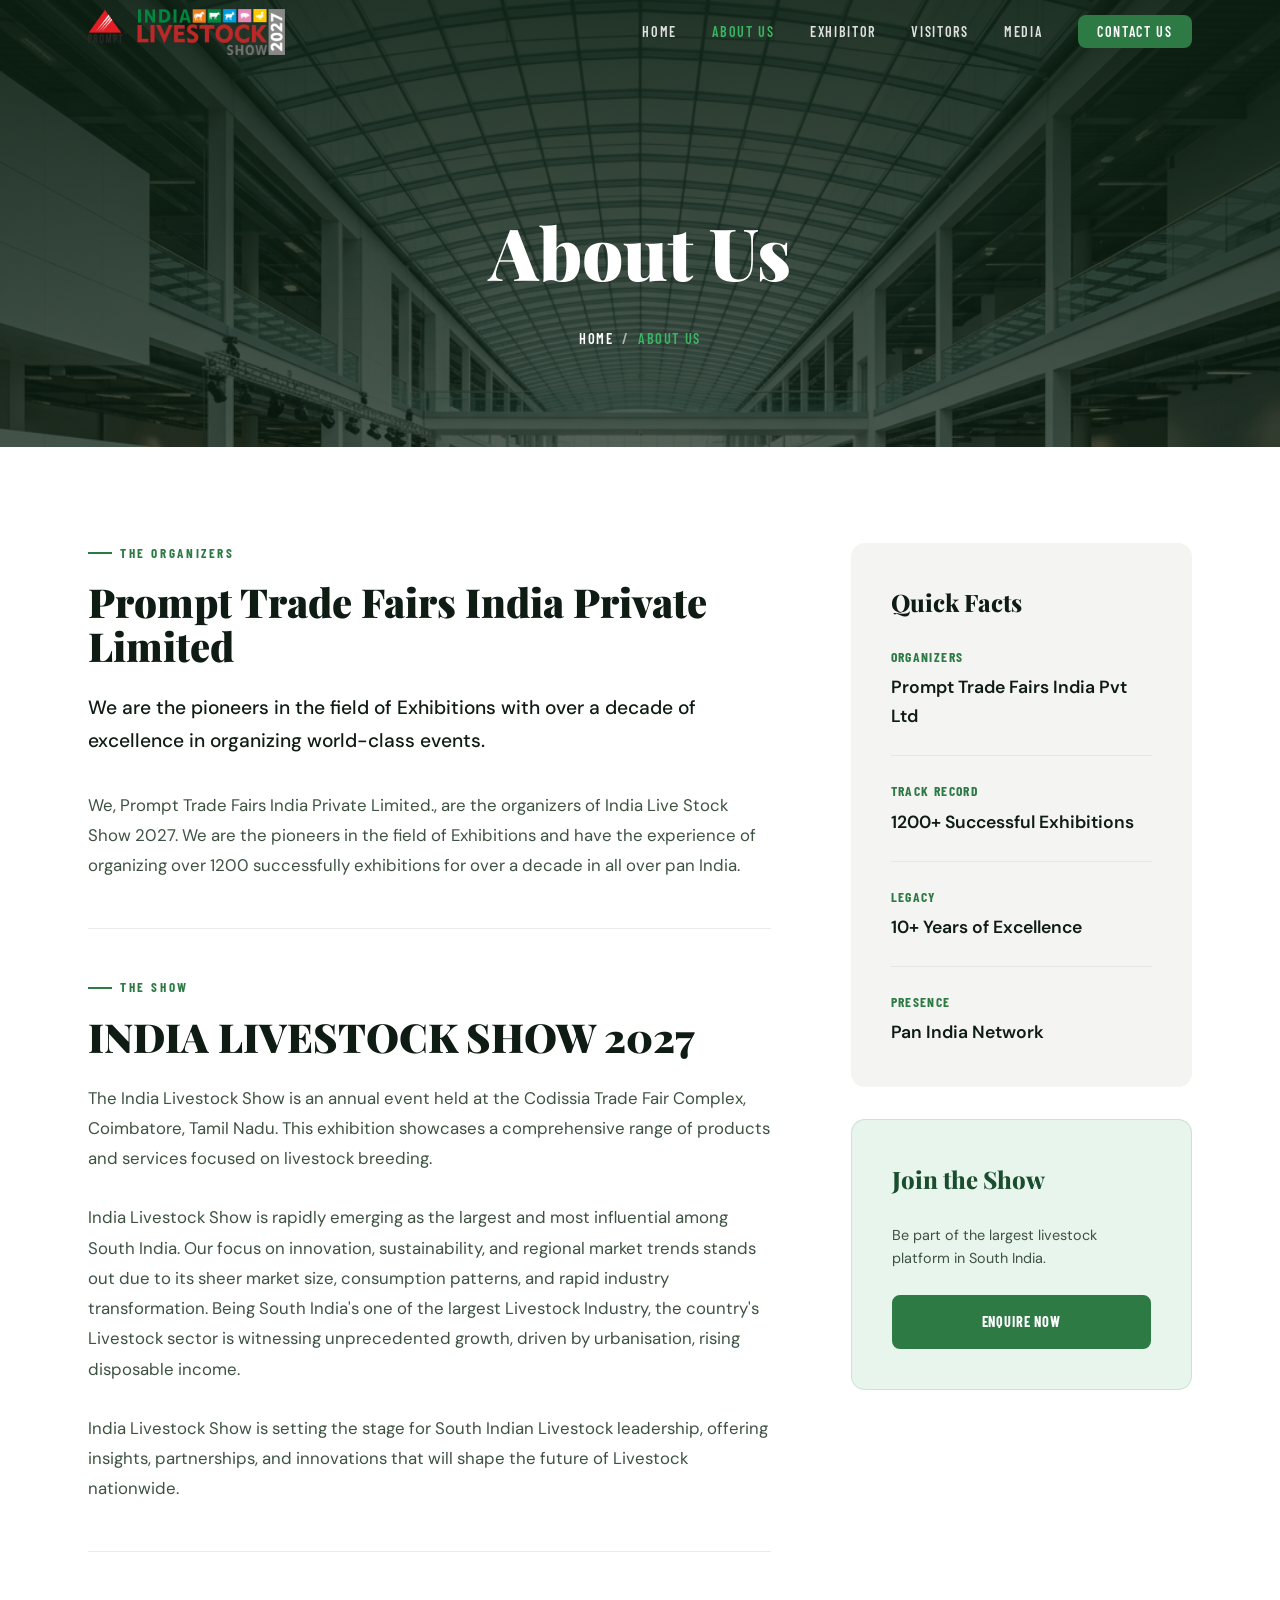
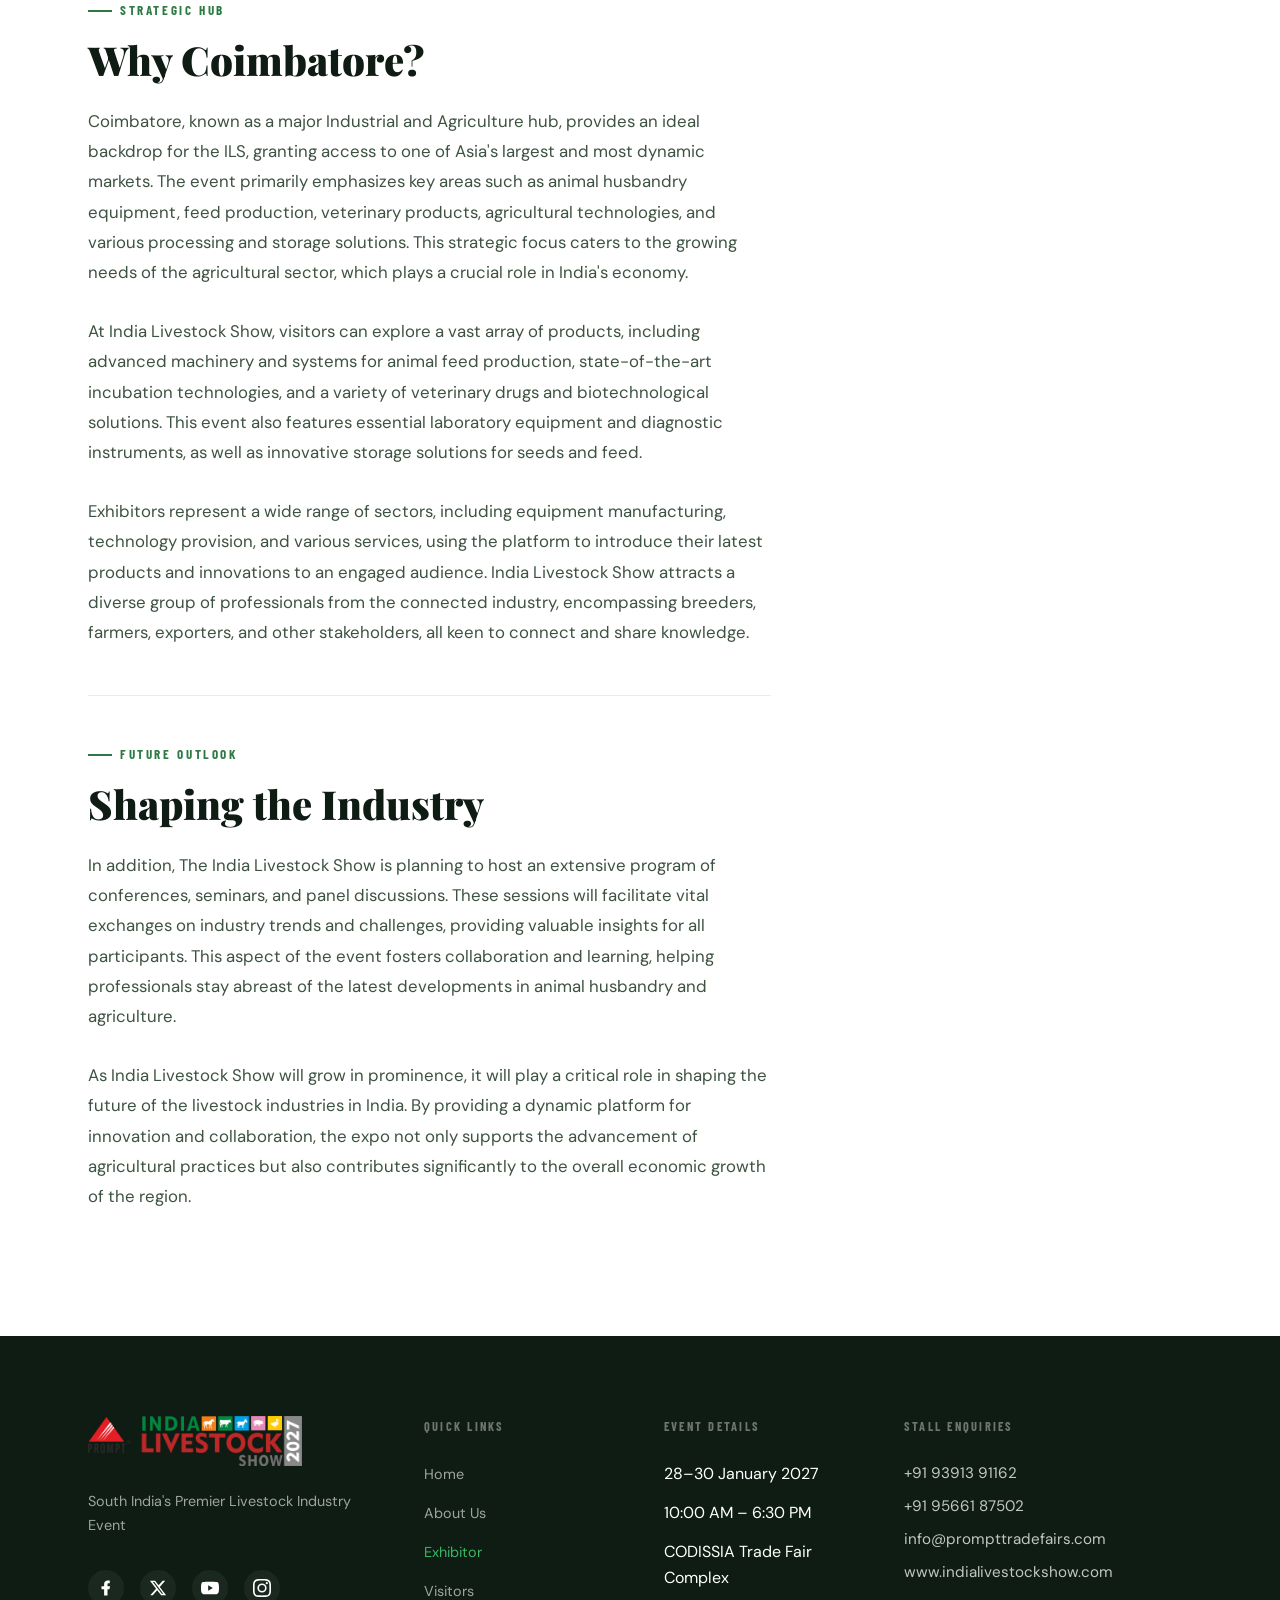
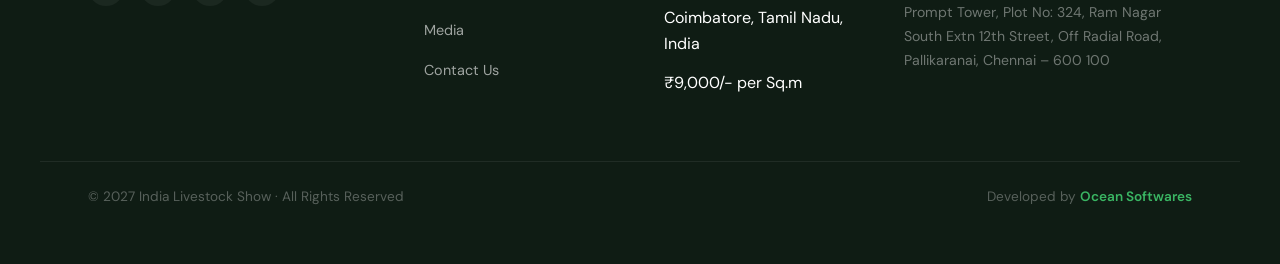
==== about.html @ bab8c385 "design changes" ====
<!DOCTYPE html>
<html lang="en">

<head>
  <meta charset="UTF-8" />
  <meta name="viewport" content="width=device-width, initial-scale=1.0" />
  <title>About Us | India Livestock Show 2027</title>
  <link rel="preconnect" href="https://fonts.googleapis.com">
  <link rel="preconnect" href="https://fonts.gstatic.com" crossorigin>
  <link
    href="https://fonts.googleapis.com/css2?family=Playfair+Display:wght@700;900&family=DM+Sans:wght@300;400;500;600&family=Barlow+Condensed:wght@600;700;800&display=swap"
    rel="stylesheet">
  <style>
    /* =====================================================
   INDIA LIVESTOCK SHOW 2027 — WEBSITE STYLESHEET
   Senior-grade, modular, semantic CSS
   ===================================================== */

    /* === DESIGN TOKENS === */
    :root {
      --green-deep: #1a4d2e;
      --green-mid: #2d7a45;
      --green-bright: #3ab563;
      --green-pale: #e8f5ec;
      --red-accent: #c0392b;
      --gold: #d4a017;
      --cream: #fdf8f0;
      --ink: #0f1c14;
      --ink-soft: #3d5240;
      --white: #ffffff;
      --grey-light: #f4f4f2;
      --grey-mid: #9aab9e;

      --font-display: 'Playfair Display', Georgia, serif;
      --font-condensed: 'Barlow Condensed', sans-serif;
      --font-body: 'DM Sans', system-ui, sans-serif;

      --radius-sm: 8px;
      --radius-md: 14px;
      --radius-lg: 24px;
      --max-width: 1200px;
      --container-padding: 3rem;

      --shadow-card: 0 8px 40px rgba(0, 0, 0, 0.10);
      --shadow-float: 0 20px 60px rgba(0, 0, 0, 0.18);

      --transition: 0.4s cubic-bezier(0.2, 0.8, 0.2, 1);
    }

    /* === RESET & BASE === */
    *,
    *::before,
    *::after {
      box-sizing: border-box;
      margin: 0;
      padding: 0;
    }

    html {
      scroll-behavior: smooth;
    }

    body {
      font-family: var(--font-body);
      font-size: 16px;
      line-height: 1.65;
      color: var(--ink);
      background: var(--white);
      overflow-x: hidden;
    }

    img {
      display: block;
      max-width: 100%;
      height: auto;
    }

    a {
      text-decoration: none;
      color: inherit;
    }

    ul {
      list-style: none;
    }

    /* === UTILITY === */
    .section-label {
      font-family: var(--font-condensed);
      font-size: 0.82rem;
      font-weight: 700;
      letter-spacing: 0.2em;
      text-transform: uppercase;
      color: var(--green-mid);
      margin-bottom: 1rem;
      display: flex;
      align-items: center;
      gap: 0.5rem;
    }

    .section-label::before {
      content: '';
      display: inline-block;
      width: 24px;
      height: 2px;
      background: var(--green-mid);
      flex-shrink: 0;
    }

    .btn {
      display: inline-flex;
      align-items: center;
      gap: 0.5rem;
      padding: 0.8rem 1.8rem;
      border-radius: var(--radius-sm);
      font-family: var(--font-condensed);
      font-size: 0.9rem;
      font-weight: 700;
      letter-spacing: 0.06em;
      text-transform: uppercase;
      cursor: pointer;
      border: 2px solid transparent;
      transition: var(--transition);
    }

    .btn--primary {
      background: var(--green-mid);
      color: var(--white);
      border-color: var(--green-mid);
    }

    .btn--primary:hover {
      background: var(--green-deep);
      border-color: var(--green-deep);
      transform: translateY(-2px);
    }

    /* ===========================
   NAV
   =========================== */
    .nav {
      position: fixed;
      top: 0;
      left: 0;
      right: 0;
      z-index: 100;
      transition: background 0.4s, box-shadow 0.4s;
      padding: 0 2rem;
    }

    .nav.scrolled {
      background: rgba(10, 30, 16, 0.97);
      box-shadow: 0 2px 20px rgba(0, 0, 0, 0.25);
      backdrop-filter: blur(12px);
    }

    .nav__inner {
      max-width: var(--max-width);
      margin: 0 auto;
      padding: 0 var(--container-padding);
      display: flex;
      align-items: center;
      justify-content: space-between;
      height: 64px;
    }

    .nav__logo-img {
      height: 46px;
      width: auto;
      object-fit: contain;
    }

    .nav__links {
      display: flex;
      align-items: center;
      gap: 2.2rem;
    }

    .nav__links a {
      font-family: var(--font-condensed);
      font-size: 0.88rem;
      font-weight: 600;
      letter-spacing: 0.12em;
      text-transform: uppercase;
      color: rgba(255, 255, 255, 0.85);
      transition: color var(--transition);
    }

    .nav__links a:hover {
      color: var(--green-bright);
    }

    .nav__cta {
      background: var(--green-mid) !important;
      color: var(--white) !important;
      padding: 0.5rem 1.2rem;
      border-radius: var(--radius-sm);
    }

    .nav__cta:hover {
      background: var(--green-bright) !important;
    }

    .nav__burger {
      display: none;
      flex-direction: column;
      gap: 5px;
      background: none;
      border: none;
      cursor: pointer;
      padding: 4px;
    }

    .nav__burger span {
      display: block;
      width: 24px;
      height: 2px;
      background: white;
      border-radius: 2px;
      transition: var(--transition);
    }

    /* ===========================
   PAGE HEADER
   =========================== */
    .page-header {
      position: relative;
      padding: 12rem 0 6rem;
      background-size: cover;
      background-position: center;
      background-attachment: fixed;
      text-align: center;
    }

    .page-header__overlay {
      position: absolute;
      inset: 0;
      background: linear-gradient(to bottom, rgba(11, 30, 16, 0.9), rgba(11, 30, 16, 0.7));
    }

    .page-header__content {
      position: relative;
      z-index: 2;
      max-width: var(--max-width);
      margin: 0 auto;
      padding: 0 var(--container-padding);
    }

    .page-header__title {
      font-family: var(--font-display);
      font-size: clamp(3rem, 6vw, 4.5rem);
      font-weight: 900;
      color: var(--white);
      margin-bottom: 1rem;
    }

    .page-header__breadcrumbs {
      font-family: var(--font-condensed);
      font-size: 0.9rem;
      font-weight: 600;
      letter-spacing: 0.1em;
      text-transform: uppercase;
      color: rgba(255, 255, 255, 0.6);
    }

    .page-header__breadcrumbs a {
      color: var(--white);
      transition: color var(--transition);
    }

    .page-header__breadcrumbs a:hover {
      color: var(--green-bright);
    }

    .page-header__breadcrumbs span {
      color: var(--green-bright);
    }

    /* ===========================
   ABOUT PAGE CONTENT
   =========================== */
    .about-page {
      padding: 6rem 0;
      background: var(--white);
    }

    .about-page__container {
      max-width: var(--max-width);
      margin: 0 auto;
      padding: 0 var(--container-padding);
      display: grid;
      grid-template-columns: 2fr 1fr;
      gap: 5rem;
    }

    .about-page__heading {
      font-family: var(--font-display);
      font-size: clamp(2rem, 3.5vw, 2.5rem);
      font-weight: 900;
      color: var(--ink);
      margin-bottom: 1.5rem;
      line-height: 1.1;
    }

    .about-page__lead {
      font-size: 1.2rem;
      line-height: 1.7;
      color: var(--ink);
      font-weight: 500;
      margin-bottom: 2rem;
    }

    .about-page__text {
      font-size: 1.05rem;
      line-height: 1.8;
      color: var(--ink-soft);
      margin-bottom: 1.8rem;
    }

    .about-page__divider {
      border: none;
      border-top: 1px solid rgba(0, 0, 0, 0.08);
      margin: 3rem 0;
    }

    .about-page__sidebar {
      display: flex;
      flex-direction: column;
      gap: 2rem;
      position: sticky;
      top: 100px;
      height: fit-content;
    }

    .about-page__card {
      background: var(--grey-light);
      border-radius: var(--radius-md);
      padding: 2.5rem;
    }

    .about-page__card-title {
      font-family: var(--font-display);
      font-size: 1.5rem;
      font-weight: 800;
      margin-bottom: 1.5rem;
      color: var(--ink);
    }

    .about-page__details-list {
      display: flex;
      flex-direction: column;
      gap: 1.5rem;
    }

    .about-page__details-list li {
      display: flex;
      flex-direction: column;
      gap: 0.3rem;
      padding-bottom: 1.5rem;
      border-bottom: 1px solid rgba(0, 0, 0, 0.06);
    }

    .about-page__details-list li:last-child {
      border-bottom: none;
      padding-bottom: 0;
    }

    .about-page__details-list strong {
      font-family: var(--font-condensed);
      font-size: 0.85rem;
      text-transform: uppercase;
      letter-spacing: 0.1em;
      color: var(--green-mid);
    }

    .about-page__details-list span {
      font-weight: 600;
      color: var(--ink);
      font-size: 1.1rem;
    }

    /* ===========================
   FOOTER
   =========================== */
    .footer {
      background: var(--ink);
      color: var(--white);
      padding: 5rem 0 2rem;
    }

    .footer__top {
      max-width: var(--max-width);
      margin: 0 auto;
      padding: 0 var(--container-padding);
      display: grid;
      grid-template-columns: 1.5fr 1fr 1fr 1.5fr;
      gap: 3rem;
      margin-bottom: 4rem;
    }

    .footer__logo {
      height: 50px;
      width: auto;
      margin-bottom: 1.5rem;
    }

    .footer__tagline {
      font-size: 0.9rem;
      color: rgba(255, 255, 255, 0.6);
      margin-bottom: 2rem;
      max-width: 280px;
    }

    .footer__socials {
      display: flex;
      gap: 1rem;
    }

    .footer__socials a {
      width: 36px;
      height: 36px;
      display: flex;
      align-items: center;
      justify-content: center;
      background: rgba(255, 255, 255, 0.05);
      border-radius: 50%;
      color: var(--white);
      transition: all var(--transition);
    }

    .footer__socials a:hover {
      background: var(--green-mid);
      transform: translateY(-3px);
    }

    .footer__links-col h4 {
      font-family: var(--font-condensed);
      font-size: 0.78rem;
      font-weight: 700;
      letter-spacing: 0.18em;
      text-transform: uppercase;
      color: rgba(255, 255, 255, 0.4);
      margin-bottom: 1.5rem;
    }

    .footer__links-col ul {
      display: flex;
      flex-direction: column;
      gap: 0.8rem;
    }

    .footer__links-col a {
      font-size: 0.9rem;
      color: rgba(255, 255, 255, 0.6);
      transition: color var(--transition);
    }

    .footer__links-col a:hover {
      color: var(--green-bright);
    }

    .footer__contact-col h4 {
      font-family: var(--font-condensed);
      font-size: 0.78rem;
      font-weight: 700;
      letter-spacing: 0.18em;
      text-transform: uppercase;
      color: rgba(255, 255, 255, 0.4);
      margin-bottom: 1.5rem;
    }

    .footer__phone,
    .footer__email,
    .footer__web {
      display: block;
      font-size: 0.95rem;
      color: rgba(255, 255, 255, 0.75);
      margin-bottom: 0.5rem;
      transition: color var(--transition);
    }

    .footer__addr {
      font-size: 0.88rem;
      color: rgba(255, 255, 255, 0.4);
      line-height: 1.7;
      margin-top: 1rem;
    }

    .footer__bottom {
      border-top: 1px solid rgba(255, 255, 255, 0.07);
      padding: 1.5rem var(--container-padding);
      display: flex;
      justify-content: space-between;
      align-items: center;
      max-width: var(--max-width);
      margin: 0 auto;
      font-size: 0.85rem;
      color: rgba(255, 255, 255, 0.3);
    }

    .footer__dev-link {
      color: var(--green-bright);
      font-weight: 600;
    }

    @media (max-width: 1024px) {
      .footer__top {
        grid-template-columns: 1fr 1fr;
      }
    }

    @media (max-width: 768px) {
      .nav__links {
        display: none;
      }
      .nav__burger {
        display: flex;
      }
      .about-page__container {
        grid-template-columns: 1fr;
      }
      .footer__top {
        grid-template-columns: 1fr;
      }
      .footer__bottom {
        flex-direction: column;
        text-align: center;
        gap: 1rem;
      }
    }
  </style>
</head>

<body>

  <!-- ===== NAV ===== -->
  <nav class="nav" id="nav">
    <div class="nav__inner">
      <a href="index.html" class="nav__logo">
        <img src="new_logo.png" alt="India Livestock Show 2027" class="nav__logo-img" />
      </a>
      <ul class="nav__links">
        <li><a href="index.html">Home</a></li>
        <li><a href="about.html" style="color: var(--green-bright);">About Us</a></li>
        <li><a href="exhibitor.html">Exhibitor</a></li>
        <li><a href="visitor.html">Visitors</a></li>
        <li><a href="media.html">Media</a></li>
        <li><a href="contact.html" class="nav__cta" style="color:var(--white) !important;">Contact Us</a></li>
      </ul>
      <button class="nav__burger" aria-label="Menu">
        <span></span><span></span><span></span>
      </button>
    </div>
  </nav>

  <!-- ===== PAGE HEADER ===== -->
  <section class="page-header" style="background-image: url('exhibition_bg.png');">
    <div class="page-header__overlay"></div>
    <div class="page-header__content">
      <h1 class="page-header__title">About Us</h1>
      <p class="page-header__breadcrumbs"><a href="index.html">Home</a> &nbsp;/&nbsp; <span>About Us</span></p>
    </div>
  </section>

  <!-- ===== ABOUT CONTENT ===== -->
  <section class="about-page">
    <div class="about-page__container">
      <div class="about-page__content">

        <!-- Organizers Section -->
        <span class="section-label">The Organizers</span>
        <h2 class="about-page__heading">Prompt Trade Fairs India Private Limited</h2>
        <p class="about-page__lead">We are the pioneers in the field of Exhibitions with over a decade of excellence in organizing world-class events.</p>
        <p class="about-page__text">We, Prompt Trade Fairs India Private Limited., are the organizers of India Live Stock Show 2027. We are the pioneers in the field of Exhibitions and have the experience of organizing over 1200 successfully exhibitions for over a decade in all over pan India.</p>

        <hr class="about-page__divider" />

        <!-- Event Vision Section -->
        <span class="section-label">The Show</span>
        <h2 class="about-page__heading">INDIA LIVESTOCK SHOW 2027</h2>
        <p class="about-page__text">The India Livestock Show is an annual event held at the Codissia Trade Fair Complex, Coimbatore, Tamil Nadu. This exhibition showcases a comprehensive range of products and services focused on livestock breeding.</p>
        
        <p class="about-page__text">India Livestock Show is rapidly emerging as the largest and most influential among South India. Our focus on innovation, sustainability, and regional market trends stands out due to its sheer market size, consumption patterns, and rapid industry transformation. Being South India's one of the largest Livestock Industry, the country's Livestock sector is witnessing unprecedented growth, driven by urbanisation, rising disposable income.</p>

        <p class="about-page__text">India Livestock Show is setting the stage for South Indian Livestock leadership, offering insights, partnerships, and innovations that will shape the future of Livestock nationwide.</p>

        <hr class="about-page__divider" />

        <!-- Strategic Hub Section -->
        <span class="section-label">Strategic Hub</span>
        <h2 class="about-page__heading">Why Coimbatore?</h2>
        <p class="about-page__text">Coimbatore, known as a major Industrial and Agriculture hub, provides an ideal backdrop for the ILS, granting access to one of Asia's largest and most dynamic markets. The event primarily emphasizes key areas such as animal husbandry equipment, feed production, veterinary products, agricultural technologies, and various processing and storage solutions. This strategic focus caters to the growing needs of the agricultural sector, which plays a crucial role in India's economy.</p>

        <p class="about-page__text">At India Livestock Show, visitors can explore a vast array of products, including advanced machinery and systems for animal feed production, state-of-the-art incubation technologies, and a variety of veterinary drugs and biotechnological solutions. This event also features essential laboratory equipment and diagnostic instruments, as well as innovative storage solutions for seeds and feed.</p>

        <p class="about-page__text">Exhibitors represent a wide range of sectors, including equipment manufacturing, technology provision, and various services, using the platform to introduce their latest products and innovations to an engaged audience. India Livestock Show attracts a diverse group of professionals from the connected industry, encompassing breeders, farmers, exporters, and other stakeholders, all keen to connect and share knowledge.</p>

        <hr class="about-page__divider" />

        <!-- Future Role Section -->
        <span class="section-label">Future Outlook</span>
        <h2 class="about-page__heading">Shaping the Industry</h2>
        <p class="about-page__text">In addition, The India Livestock Show is planning to host an extensive program of conferences, seminars, and panel discussions. These sessions will facilitate vital exchanges on industry trends and challenges, providing valuable insights for all participants. This aspect of the event fosters collaboration and learning, helping professionals stay abreast of the latest developments in animal husbandry and agriculture.</p>

        <p class="about-page__text">As India Livestock Show will grow in prominence, it will play a critical role in shaping the future of the livestock industries in India. By providing a dynamic platform for innovation and collaboration, the expo not only supports the advancement of agricultural practices but also contributes significantly to the overall economic growth of the region.</p>

      </div>

      <div class="about-page__sidebar">
        <div class="about-page__card">
          <h3 class="about-page__card-title">Quick Facts</h3>
          <ul class="about-page__details-list">
            <li>
              <strong>Organizers</strong>
              <span>Prompt Trade Fairs India Pvt Ltd</span>
            </li>
            <li>
              <strong>Track Record</strong>
              <span>1200+ Successful Exhibitions</span>
            </li>
            <li>
              <strong>Legacy</strong>
              <span>10+ Years of Excellence</span>
            </li>
            <li>
              <strong>Presence</strong>
              <span>Pan India Network</span>
            </li>
          </ul>
        </div>

        <div class="about-page__card" style="background: var(--green-pale); border: 1px solid rgba(45, 122, 69, 0.15);">
          <h3 class="about-page__card-title" style="color: var(--green-deep);">Join the Show</h3>
          <p style="font-size: 0.9rem; color: var(--ink-soft); margin-bottom: 1.5rem;">Be part of the largest livestock platform in South India.</p>
          <a href="contact.html" class="btn btn--primary" style="width: 100%; justify-content: center;">Enquire Now</a>
        </div>
      </div>
    </div>
  </section>

 <!-- ===== CONTACT / FOOTER ===== -->
  <footer class="footer" id="contact">
    <div class="footer__top">
      <div class="footer__logo-col">
        <img src="new_logo.png" alt="India Livestock Show 2027" class="footer__logo" />
        <p class="footer__tagline">South India's Premier Livestock Industry Event</p>
        <div class="footer__socials">
          <a href="#" aria-label="Facebook">
            <svg viewBox="0 0 24 24" width="18" height="18" fill="currentColor">
              <path
                d="M14 13.5h2.5l1-4H14v-2c0-1.03.28-1.75 1.75-1.75H17V2.14c-.32-.04-1.45-.14-2.75-.14C11.56 2 9.5 3.65 9.5 6.75v2.75h-3.5v4h3.5V22h4.5v-8.5z" />
            </svg>
          </a>
          <a href="#" aria-label="Twitter">
            <svg viewBox="0 0 24 24" width="18" height="18" fill="currentColor">
              <path
                d="M18.244 2.25h3.308l-7.227 8.26 8.502 11.24H16.17l-5.214-6.817L4.99 21.75H1.68l7.73-8.835L1.254 2.25H8.08l4.713 6.231 5.45-6.231zm-1.161 17.52h1.833L7.084 4.126H5.117L17.083 19.77z" />
            </svg>
          </a>
          <a href="#" aria-label="YouTube">
            <svg viewBox="0 0 24 24" width="18" height="18" fill="currentColor">
              <path
                d="M23.498 6.186a3.016 3.016 0 0 0-2.122-2.136C19.505 3.545 12 3.545 12 3.545s-7.505 0-9.377.505A3.017 3.017 0 0 0 .502 6.186C0 8.07 0 12 0 12s0 3.93.502 5.814a3.016 3.016 0 0 0 2.122 2.136c1.871.505 9.377.505 9.377.505s7.505 0 9.377-.505a3.015 3.015 0 0 0 2.122-2.136C24 15.93 24 12 24 12s0-3.93-.502-5.814zM9.545 15.568V8.432L15.818 12l-6.273 3.568z" />
            </svg>
          </a>
          <a href="#" aria-label="Instagram">
            <svg viewBox="0 0 24 24" width="18" height="18" fill="currentColor">
              <path
                d="M12 2.163c3.204 0 3.584.012 4.85.07 3.252.148 4.771 1.691 4.919 4.919.058 1.265.069 1.645.069 4.849 0 3.205-.012 3.584-.069 4.849-.149 3.225-1.664 4.771-4.919 4.919-1.266.058-1.644.07-4.85.07-3.204 0-3.584-.012-4.849-.07-3.26-.149-4.771-1.699-4.919-4.92-.058-1.265-.07-1.644-.07-4.849 0-3.204.013-3.583.07-4.849.149-3.227 1.664-4.771 4.919-4.919 1.266-.057 1.645-.069 4.849-.069zM12 0C8.741 0 8.333.014 7.053.072 2.695.272.273 2.69.073 7.052.014 8.333 0 8.741 0 12c0 3.259.014 3.668.072 4.948.2 4.358 2.618 6.78 6.98 6.981 1.281.058 1.689.072 4.948.072 3.259 0 3.668-.014 4.948-.072 4.354-.2 6.782-2.618 6.979-6.98.059-1.28.073-1.689.073-4.948 0-3.259-.014-3.667-.072-4.947-.196-4.354-2.617-6.78-6.979-6.98C15.668.014 15.259 0 12 0zm0 5.838a6.162 6.162 0 1 0 0 12.324 6.162 6.162 0 0 0 0-12.324zM12 16a4 4 0 1 1 0-8 4 4 0 0 1 0 8zm6.406-11.845a1.44 1.44 0 1 0 0 2.881 1.44 1.44 0 0 0 0-2.881z" />
            </svg>
          </a>
        </div>
      </div>

      <div class="footer__links-col">
        <h4>Quick Links</h4>
        <ul>
          <li><a href="index.html">Home</a></li>
          <li><a href="about.html">About Us</a></li>
          <li><a href="exhibitor.html" style="color: var(--green-bright);">Exhibitor</a></li>
          <li><a href="visitor.html">Visitors</a></li>
          <li><a href="media.html">Media</a></li>
          <li><a href="contact.html">Contact Us</a></li>
        </ul>
      </div>

      <div class="footer__links-col">
        <h4>Event Details</h4>
        <ul>
          <li>28–30 January 2027</li>
          <li>10:00 AM – 6:30 PM</li>
          <li>CODISSIA Trade Fair Complex</li>
          <li>Coimbatore, Tamil Nadu, India</li>
          <li>₹9,000/- per Sq.m</li>
        </ul>
      </div>

      <div class="footer__contact-col">
        <h4>Stall Enquiries</h4>
        <a href="tel:+919391391162" class="footer__phone">+91 93913 91162</a>
        <a href="tel:+919566187502" class="footer__phone">+91 95661 87502</a>
        <a href="mailto:info@prompttradefairs.com" class="footer__email">info@prompttradefairs.com</a>
        <a href="https://www.indialivestockshow.com" target="_blank" class="footer__web">www.indialivestockshow.com</a>
        <p class="footer__addr">Prompt Tower, Plot No: 324, Ram Nagar South Extn 12th Street, Off Radial Road,
          Pallikaranai, Chennai – 600 100</p>
      </div>
    </div>

    <div class="footer__bottom">
      <p>© 2027 India Livestock Show · All Rights Reserved</p>
      <p>Developed by <a href="https://oceansoftwares.com/" target="_blank" class="footer__dev-link">Ocean Softwares</a>
      </p>
    </div>
  </footer>


  <script>
    /* India Livestock Show 2027 — Scroll & Interaction JS */
    const nav = document.getElementById('nav');
    window.addEventListener('scroll', () => {
      if (window.scrollY > 60) {
        nav.classList.add('scrolled');
      } else {
        nav.classList.remove('scrolled');
      }
    });

    const burger = document.querySelector('.nav__burger');
    const navLinks = document.querySelector('.nav__links');
    if (burger && navLinks) {
      burger.addEventListener('click', () => {
        const open = navLinks.classList.contains('mobile-open');
        if (open) {
          navLinks.classList.remove('mobile-open');
          navLinks.style.display = 'none';
        } else {
          navLinks.classList.add('mobile-open');
          navLinks.style.display = 'flex';
          navLinks.style.flexDirection = 'column';
          navLinks.style.position = 'absolute';
          navLinks.style.top = '64px';
          navLinks.style.left = '0';
          navLinks.style.right = '0';
          navLinks.style.background = 'rgba(10,30,16,0.98)';
          navLinks.style.padding = '1.5rem 2rem';
          navLinks.style.gap = '1.2rem';
          navLinks.style.zIndex = '99';
        }
      });
    }
  </script>
</body>

</html>
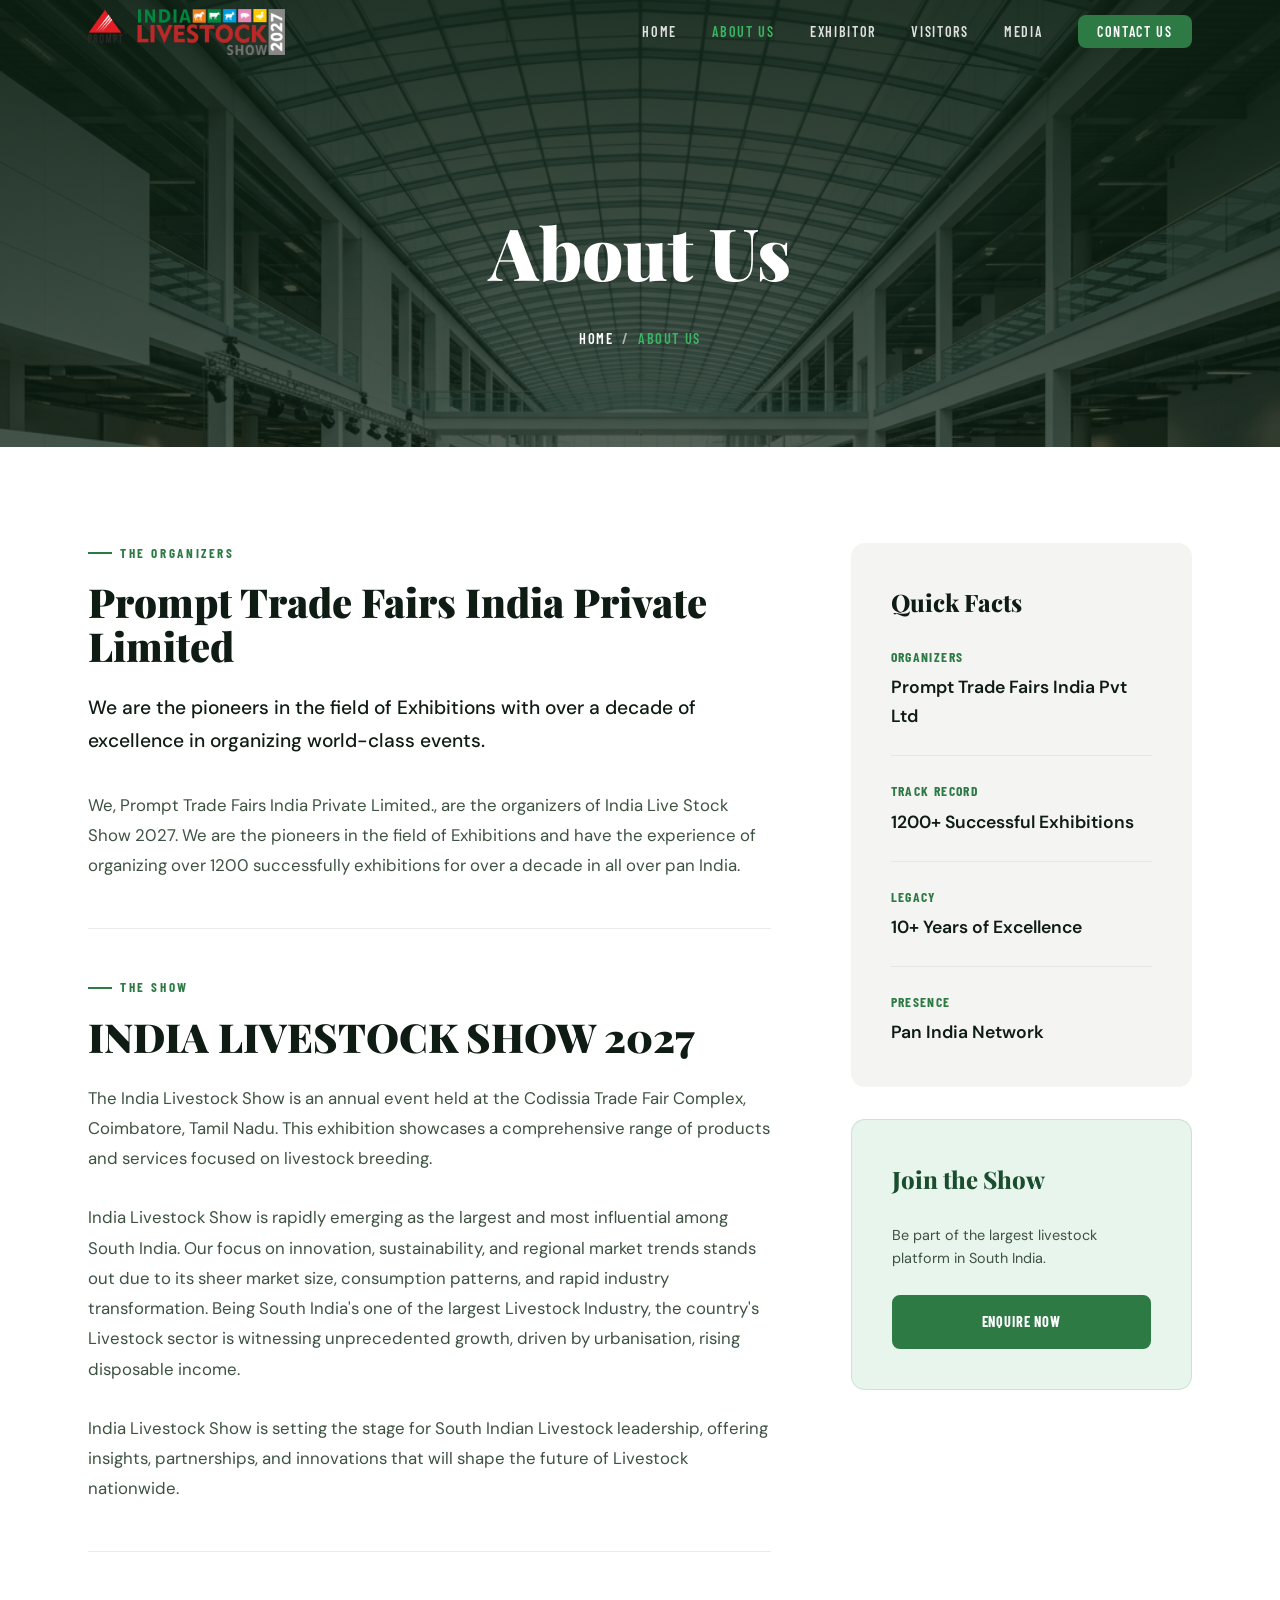
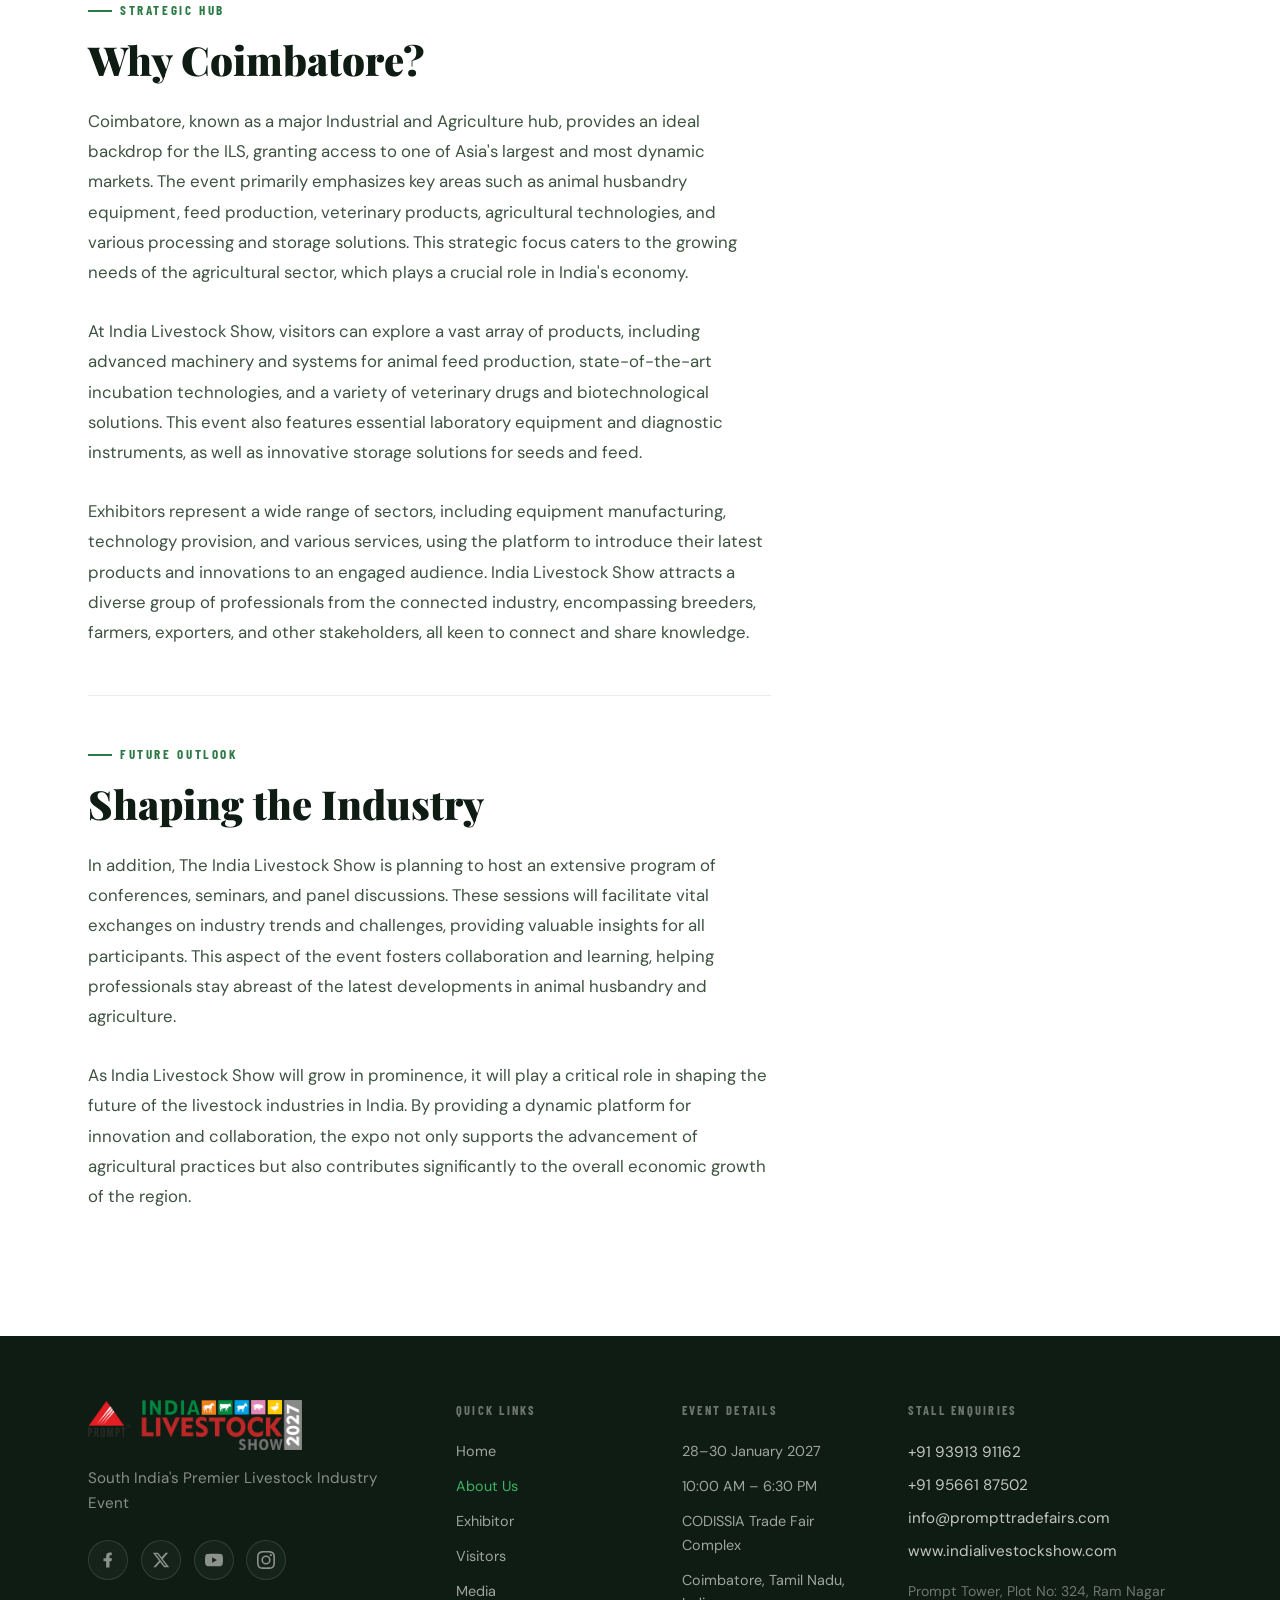
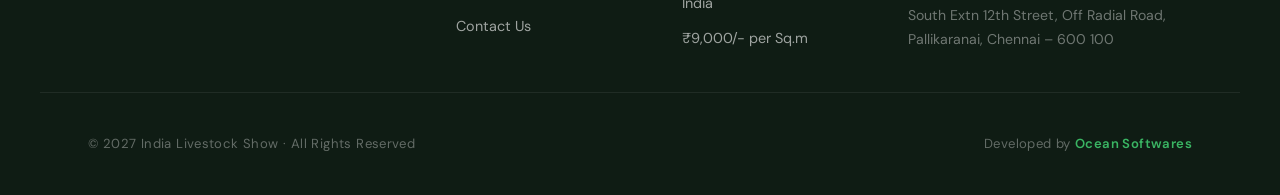
==== commit 405815f8: "changes" ====
--- a/about.html
+++ b/about.html
@@ -385,52 +385,60 @@
     .footer {
       background: var(--ink);
       color: var(--white);
-      padding: 5rem 0 2rem;
     }
 
     .footer__top {
       max-width: var(--max-width);
       margin: 0 auto;
-      padding: 0 var(--container-padding);
+      padding: 4rem var(--container-padding) 2.5rem;
       display: grid;
-      grid-template-columns: 1.5fr 1fr 1fr 1.5fr;
+      grid-template-columns: 1.8fr 1fr 1fr 1.6fr;
       gap: 3rem;
-      margin-bottom: 4rem;
     }
 
     .footer__logo {
       height: 50px;
       width: auto;
+      object-fit: contain;
+      margin-bottom: 1rem;
+    }
+
+    .footer__tagline {
+      font-size: 0.95rem;
+      color: rgba(255, 255, 255, 0.5);
       margin-bottom: 1.5rem;
     }
 
-    .footer__tagline {
-      font-size: 0.9rem;
-      color: rgba(255, 255, 255, 0.6);
-      margin-bottom: 2rem;
-      max-width: 280px;
-    }
-
     .footer__socials {
       display: flex;
-      gap: 1rem;
+      gap: 0.8rem;
     }
 
     .footer__socials a {
-      width: 36px;
-      height: 36px;
+      width: 40px;
+      height: 40px;
+      border: 1px solid rgba(255, 255, 255, 0.12);
+      border-radius: 50%;
       display: flex;
       align-items: center;
       justify-content: center;
-      background: rgba(255, 255, 255, 0.05);
-      border-radius: 50%;
-      color: var(--white);
-      transition: all var(--transition);
+      color: rgba(255, 255, 255, 0.5);
+      transition: var(--transition);
+      background: rgba(255, 255, 255, 0.03);
+    }
+
+    .footer__socials a svg {
+      transition: transform 0.3s ease;
     }
 
     .footer__socials a:hover {
-      background: var(--green-mid);
-      transform: translateY(-3px);
+      border-color: var(--green-bright);
+      color: var(--green-bright);
+      background: rgba(58, 181, 99, 0.05);
+    }
+
+    .footer__socials a:hover svg {
+      transform: scale(1.1);
     }
 
     .footer__links-col h4 {
@@ -440,15 +448,16 @@
       letter-spacing: 0.18em;
       text-transform: uppercase;
       color: rgba(255, 255, 255, 0.4);
-      margin-bottom: 1.5rem;
+      margin-bottom: 1.2rem;
     }
 
     .footer__links-col ul {
       display: flex;
       flex-direction: column;
-      gap: 0.8rem;
-    }
-
+      gap: 0.7rem;
+    }
+
+    .footer__links-col li,
     .footer__links-col a {
       font-size: 0.9rem;
       color: rgba(255, 255, 255, 0.6);
@@ -466,7 +475,7 @@
       letter-spacing: 0.18em;
       text-transform: uppercase;
       color: rgba(255, 255, 255, 0.4);
-      margin-bottom: 1.5rem;
+      margin-bottom: 1.2rem;
     }
 
     .footer__phone,
@@ -479,6 +488,12 @@
       transition: color var(--transition);
     }
 
+    .footer__phone:hover,
+    .footer__email:hover,
+    .footer__web:hover {
+      color: var(--green-bright);
+    }
+
     .footer__addr {
       font-size: 0.88rem;
       color: rgba(255, 255, 255, 0.4);
@@ -488,19 +503,28 @@
 
     .footer__bottom {
       border-top: 1px solid rgba(255, 255, 255, 0.07);
-      padding: 1.5rem var(--container-padding);
+      padding: 2.5rem var(--container-padding);
       display: flex;
       justify-content: space-between;
       align-items: center;
       max-width: var(--max-width);
       margin: 0 auto;
-      font-size: 0.85rem;
-      color: rgba(255, 255, 255, 0.3);
+      font-size: 0.82rem;
+      color: rgba(255, 255, 255, 0.35);
+      flex-wrap: wrap;
+      gap: 2rem;
+      letter-spacing: 0.03em;
     }
 
     .footer__dev-link {
       color: var(--green-bright);
       font-weight: 600;
+      transition: opacity 0.3s ease;
+    }
+
+    .footer__dev-link:hover {
+      opacity: 0.8;
+      text-decoration: underline;
     }
 
     @media (max-width: 1024px) {
@@ -513,19 +537,23 @@
       .nav__links {
         display: none;
       }
+
       .nav__burger {
         display: flex;
       }
+
       .about-page__container {
         grid-template-columns: 1fr;
       }
+
       .footer__top {
         grid-template-columns: 1fr;
+        gap: 2rem;
       }
+
       .footer__bottom {
         flex-direction: column;
         text-align: center;
-        gap: 1rem;
       }
     }
   </style>
@@ -636,9 +664,7 @@
         </div>
       </div>
     </div>
-  </section>
-
- <!-- ===== CONTACT / FOOTER ===== -->
+  </section>  <!-- ===== CONTACT / FOOTER ===== -->
   <footer class="footer" id="contact">
     <div class="footer__top">
       <div class="footer__logo-col">
@@ -676,8 +702,8 @@
         <h4>Quick Links</h4>
         <ul>
           <li><a href="index.html">Home</a></li>
-          <li><a href="about.html">About Us</a></li>
-          <li><a href="exhibitor.html" style="color: var(--green-bright);">Exhibitor</a></li>
+          <li><a href="about.html" style="color: var(--green-bright);">About Us</a></li>
+          <li><a href="exhibitor.html">Exhibitor</a></li>
           <li><a href="visitor.html">Visitors</a></li>
           <li><a href="media.html">Media</a></li>
           <li><a href="contact.html">Contact Us</a></li>
@@ -713,9 +739,10 @@
     </div>
   </footer>
 
-
   <script>
     /* India Livestock Show 2027 — Scroll & Interaction JS */
+
+    // === NAV SCROLL EFFECT ===
     const nav = document.getElementById('nav');
     window.addEventListener('scroll', () => {
       if (window.scrollY > 60) {
@@ -725,6 +752,19 @@
       }
     });
 
+
+    // === SMOOTH ANCHOR SCROLL ===
+    document.querySelectorAll('a[href^="#"]').forEach(a => {
+      a.addEventListener('click', e => {
+        const target = document.querySelector(a.getAttribute('href'));
+        if (target) {
+          e.preventDefault();
+          target.scrollIntoView({ behavior: 'smooth', block: 'start' });
+        }
+      });
+    });
+
+    // === MOBILE BURGER MENU ===
     const burger = document.querySelector('.nav__burger');
     const navLinks = document.querySelector('.nav__links');
     if (burger && navLinks) {
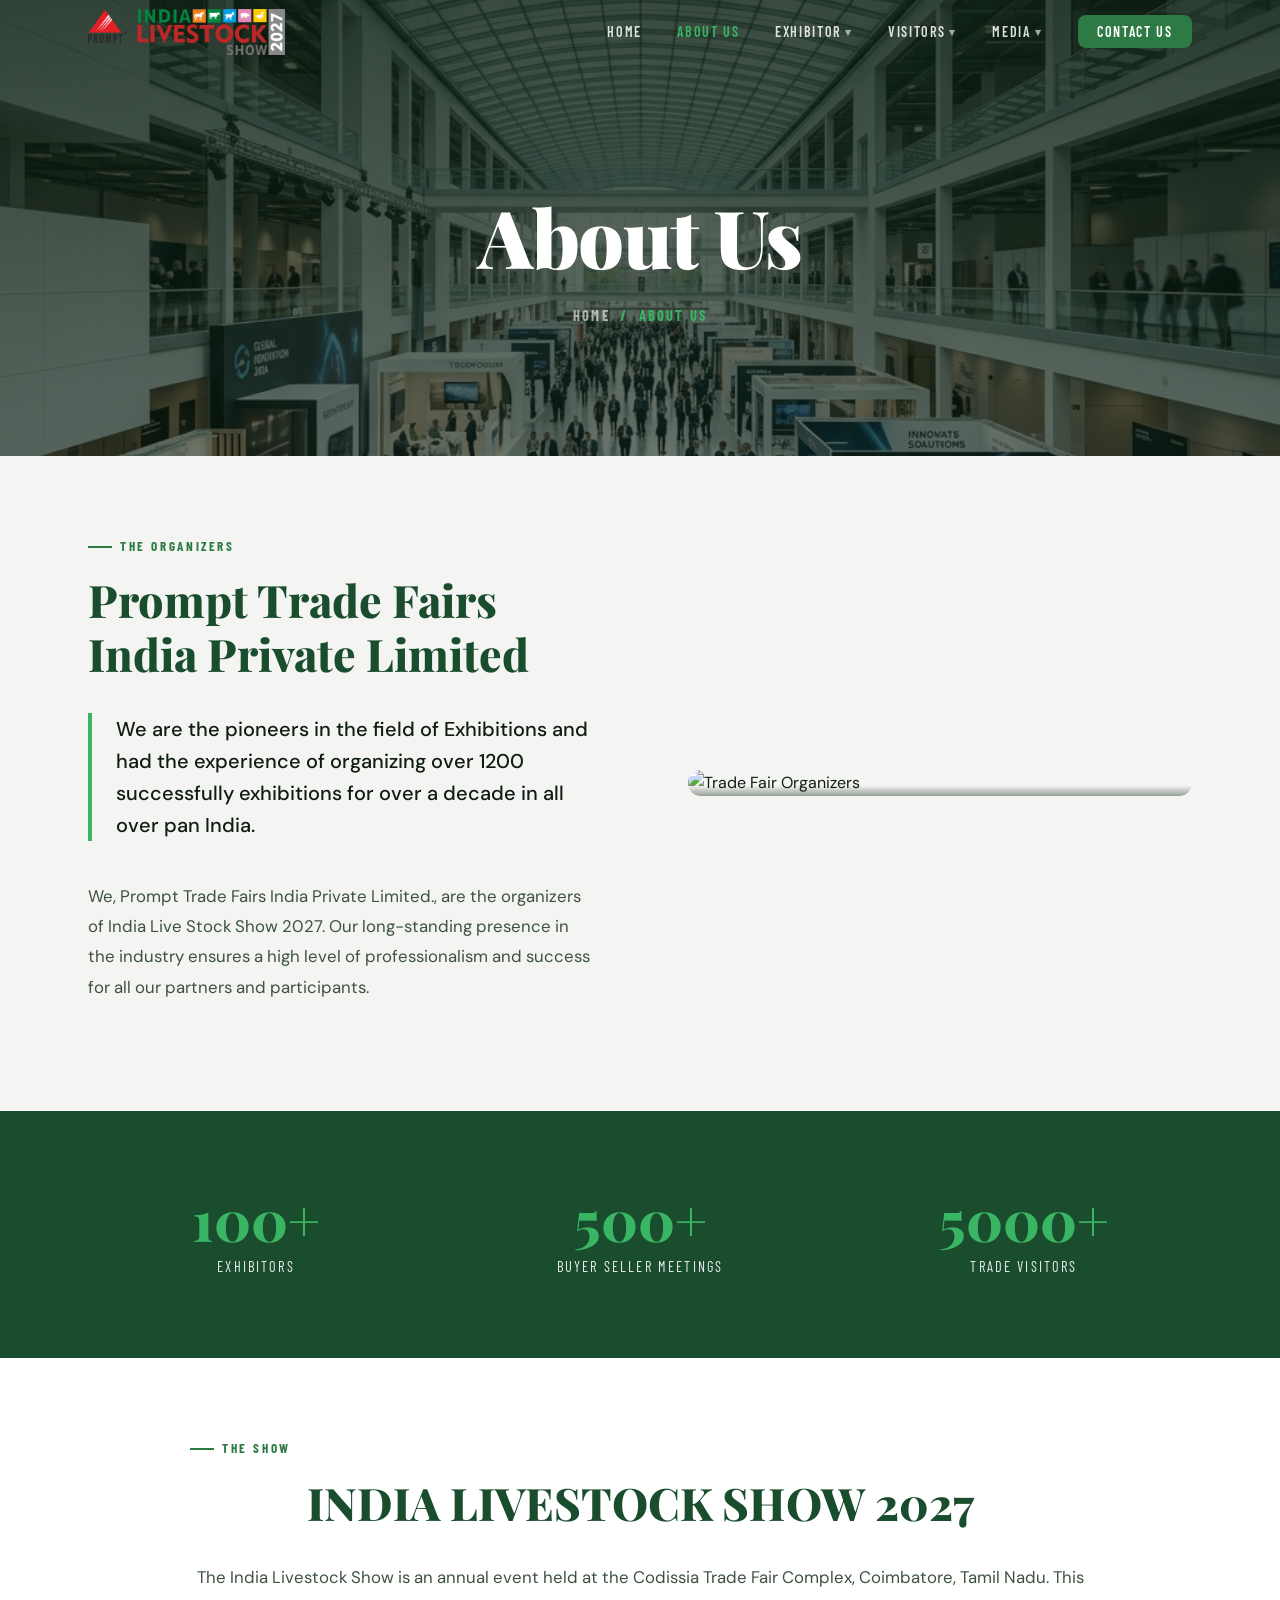
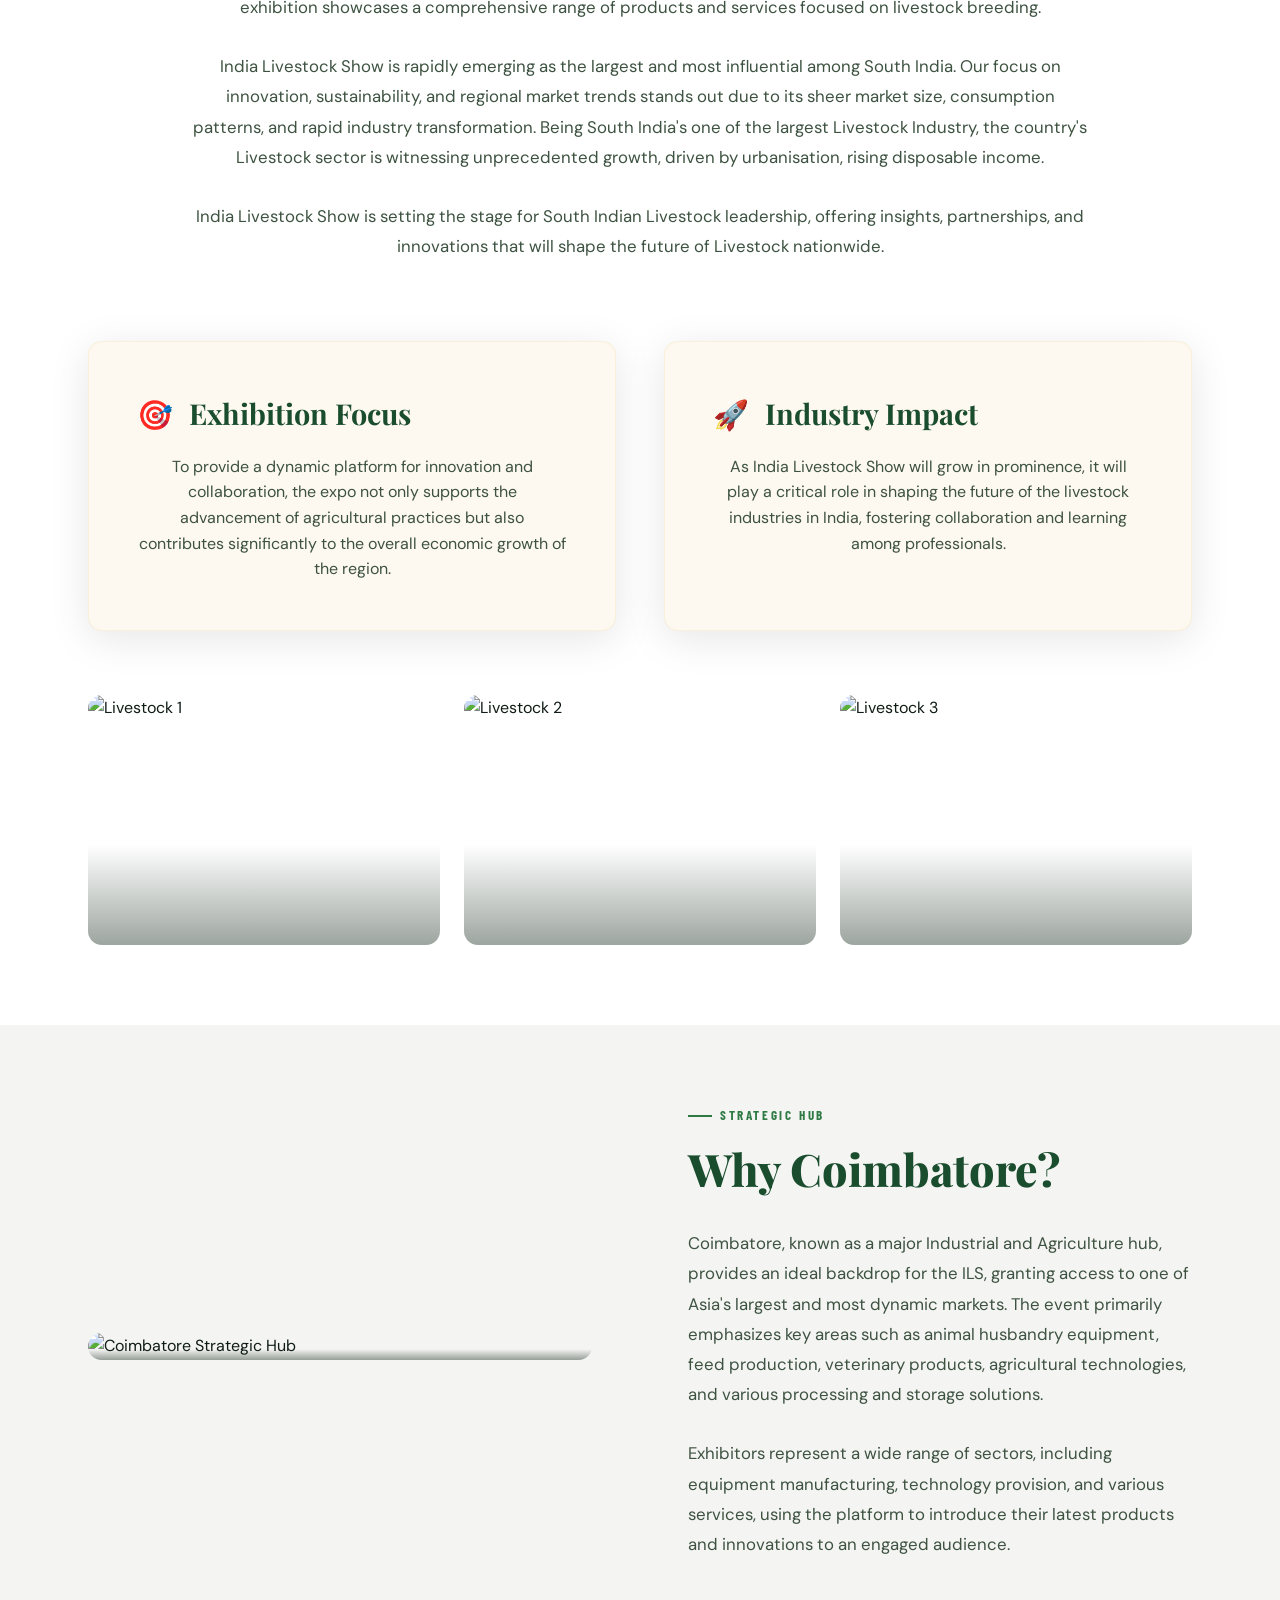
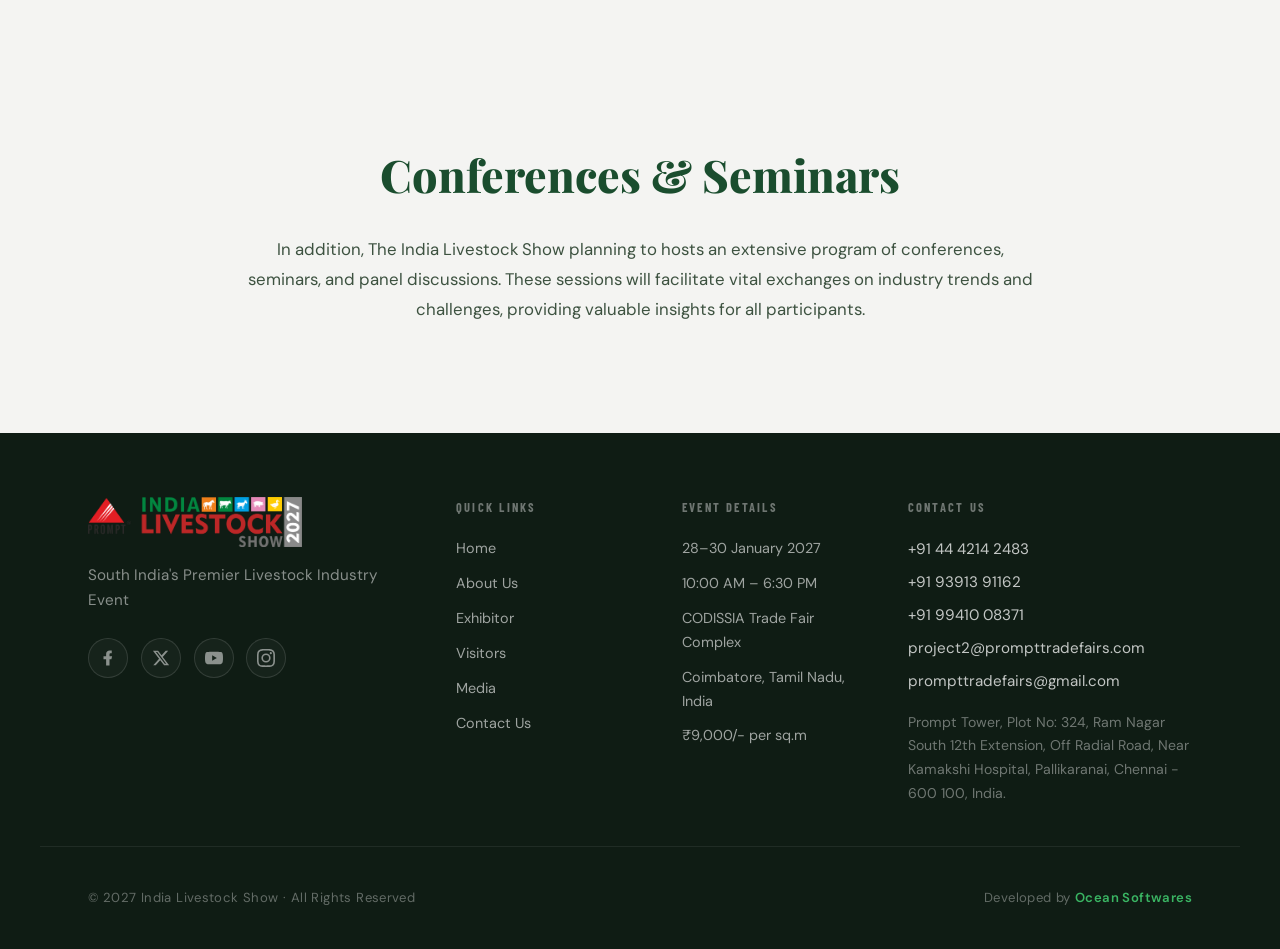
==== commit 4ed89b85: "other pages" ====
--- a/about.html
+++ b/about.html
@@ -6,557 +6,8 @@
   <meta name="viewport" content="width=device-width, initial-scale=1.0" />
   <title>About Us | India Livestock Show 2027</title>
   <link rel="preconnect" href="https://fonts.googleapis.com">
-  <link rel="preconnect" href="https://fonts.gstatic.com" crossorigin>
-  <link
-    href="https://fonts.googleapis.com/css2?family=Playfair+Display:wght@700;900&family=DM+Sans:wght@300;400;500;600&family=Barlow+Condensed:wght@600;700;800&display=swap"
-    rel="stylesheet">
-  <style>
-    /* =====================================================
-   INDIA LIVESTOCK SHOW 2027 — WEBSITE STYLESHEET
-   Senior-grade, modular, semantic CSS
-   ===================================================== */
-
-    /* === DESIGN TOKENS === */
-    :root {
-      --green-deep: #1a4d2e;
-      --green-mid: #2d7a45;
-      --green-bright: #3ab563;
-      --green-pale: #e8f5ec;
-      --red-accent: #c0392b;
-      --gold: #d4a017;
-      --cream: #fdf8f0;
-      --ink: #0f1c14;
-      --ink-soft: #3d5240;
-      --white: #ffffff;
-      --grey-light: #f4f4f2;
-      --grey-mid: #9aab9e;
-
-      --font-display: 'Playfair Display', Georgia, serif;
-      --font-condensed: 'Barlow Condensed', sans-serif;
-      --font-body: 'DM Sans', system-ui, sans-serif;
-
-      --radius-sm: 8px;
-      --radius-md: 14px;
-      --radius-lg: 24px;
-      --max-width: 1200px;
-      --container-padding: 3rem;
-
-      --shadow-card: 0 8px 40px rgba(0, 0, 0, 0.10);
-      --shadow-float: 0 20px 60px rgba(0, 0, 0, 0.18);
-
-      --transition: 0.4s cubic-bezier(0.2, 0.8, 0.2, 1);
-    }
-
-    /* === RESET & BASE === */
-    *,
-    *::before,
-    *::after {
-      box-sizing: border-box;
-      margin: 0;
-      padding: 0;
-    }
-
-    html {
-      scroll-behavior: smooth;
-    }
-
-    body {
-      font-family: var(--font-body);
-      font-size: 16px;
-      line-height: 1.65;
-      color: var(--ink);
-      background: var(--white);
-      overflow-x: hidden;
-    }
-
-    img {
-      display: block;
-      max-width: 100%;
-      height: auto;
-    }
-
-    a {
-      text-decoration: none;
-      color: inherit;
-    }
-
-    ul {
-      list-style: none;
-    }
-
-    /* === UTILITY === */
-    .section-label {
-      font-family: var(--font-condensed);
-      font-size: 0.82rem;
-      font-weight: 700;
-      letter-spacing: 0.2em;
-      text-transform: uppercase;
-      color: var(--green-mid);
-      margin-bottom: 1rem;
-      display: flex;
-      align-items: center;
-      gap: 0.5rem;
-    }
-
-    .section-label::before {
-      content: '';
-      display: inline-block;
-      width: 24px;
-      height: 2px;
-      background: var(--green-mid);
-      flex-shrink: 0;
-    }
-
-    .btn {
-      display: inline-flex;
-      align-items: center;
-      gap: 0.5rem;
-      padding: 0.8rem 1.8rem;
-      border-radius: var(--radius-sm);
-      font-family: var(--font-condensed);
-      font-size: 0.9rem;
-      font-weight: 700;
-      letter-spacing: 0.06em;
-      text-transform: uppercase;
-      cursor: pointer;
-      border: 2px solid transparent;
-      transition: var(--transition);
-    }
-
-    .btn--primary {
-      background: var(--green-mid);
-      color: var(--white);
-      border-color: var(--green-mid);
-    }
-
-    .btn--primary:hover {
-      background: var(--green-deep);
-      border-color: var(--green-deep);
-      transform: translateY(-2px);
-    }
-
-    /* ===========================
-   NAV
-   =========================== */
-    .nav {
-      position: fixed;
-      top: 0;
-      left: 0;
-      right: 0;
-      z-index: 100;
-      transition: background 0.4s, box-shadow 0.4s;
-      padding: 0 2rem;
-    }
-
-    .nav.scrolled {
-      background: rgba(10, 30, 16, 0.97);
-      box-shadow: 0 2px 20px rgba(0, 0, 0, 0.25);
-      backdrop-filter: blur(12px);
-    }
-
-    .nav__inner {
-      max-width: var(--max-width);
-      margin: 0 auto;
-      padding: 0 var(--container-padding);
-      display: flex;
-      align-items: center;
-      justify-content: space-between;
-      height: 64px;
-    }
-
-    .nav__logo-img {
-      height: 46px;
-      width: auto;
-      object-fit: contain;
-    }
-
-    .nav__links {
-      display: flex;
-      align-items: center;
-      gap: 2.2rem;
-    }
-
-    .nav__links a {
-      font-family: var(--font-condensed);
-      font-size: 0.88rem;
-      font-weight: 600;
-      letter-spacing: 0.12em;
-      text-transform: uppercase;
-      color: rgba(255, 255, 255, 0.85);
-      transition: color var(--transition);
-    }
-
-    .nav__links a:hover {
-      color: var(--green-bright);
-    }
-
-    .nav__cta {
-      background: var(--green-mid) !important;
-      color: var(--white) !important;
-      padding: 0.5rem 1.2rem;
-      border-radius: var(--radius-sm);
-    }
-
-    .nav__cta:hover {
-      background: var(--green-bright) !important;
-    }
-
-    .nav__burger {
-      display: none;
-      flex-direction: column;
-      gap: 5px;
-      background: none;
-      border: none;
-      cursor: pointer;
-      padding: 4px;
-    }
-
-    .nav__burger span {
-      display: block;
-      width: 24px;
-      height: 2px;
-      background: white;
-      border-radius: 2px;
-      transition: var(--transition);
-    }
-
-    /* ===========================
-   PAGE HEADER
-   =========================== */
-    .page-header {
-      position: relative;
-      padding: 12rem 0 6rem;
-      background-size: cover;
-      background-position: center;
-      background-attachment: fixed;
-      text-align: center;
-    }
-
-    .page-header__overlay {
-      position: absolute;
-      inset: 0;
-      background: linear-gradient(to bottom, rgba(11, 30, 16, 0.9), rgba(11, 30, 16, 0.7));
-    }
-
-    .page-header__content {
-      position: relative;
-      z-index: 2;
-      max-width: var(--max-width);
-      margin: 0 auto;
-      padding: 0 var(--container-padding);
-    }
-
-    .page-header__title {
-      font-family: var(--font-display);
-      font-size: clamp(3rem, 6vw, 4.5rem);
-      font-weight: 900;
-      color: var(--white);
-      margin-bottom: 1rem;
-    }
-
-    .page-header__breadcrumbs {
-      font-family: var(--font-condensed);
-      font-size: 0.9rem;
-      font-weight: 600;
-      letter-spacing: 0.1em;
-      text-transform: uppercase;
-      color: rgba(255, 255, 255, 0.6);
-    }
-
-    .page-header__breadcrumbs a {
-      color: var(--white);
-      transition: color var(--transition);
-    }
-
-    .page-header__breadcrumbs a:hover {
-      color: var(--green-bright);
-    }
-
-    .page-header__breadcrumbs span {
-      color: var(--green-bright);
-    }
-
-    /* ===========================
-   ABOUT PAGE CONTENT
-   =========================== */
-    .about-page {
-      padding: 6rem 0;
-      background: var(--white);
-    }
-
-    .about-page__container {
-      max-width: var(--max-width);
-      margin: 0 auto;
-      padding: 0 var(--container-padding);
-      display: grid;
-      grid-template-columns: 2fr 1fr;
-      gap: 5rem;
-    }
-
-    .about-page__heading {
-      font-family: var(--font-display);
-      font-size: clamp(2rem, 3.5vw, 2.5rem);
-      font-weight: 900;
-      color: var(--ink);
-      margin-bottom: 1.5rem;
-      line-height: 1.1;
-    }
-
-    .about-page__lead {
-      font-size: 1.2rem;
-      line-height: 1.7;
-      color: var(--ink);
-      font-weight: 500;
-      margin-bottom: 2rem;
-    }
-
-    .about-page__text {
-      font-size: 1.05rem;
-      line-height: 1.8;
-      color: var(--ink-soft);
-      margin-bottom: 1.8rem;
-    }
-
-    .about-page__divider {
-      border: none;
-      border-top: 1px solid rgba(0, 0, 0, 0.08);
-      margin: 3rem 0;
-    }
-
-    .about-page__sidebar {
-      display: flex;
-      flex-direction: column;
-      gap: 2rem;
-      position: sticky;
-      top: 100px;
-      height: fit-content;
-    }
-
-    .about-page__card {
-      background: var(--grey-light);
-      border-radius: var(--radius-md);
-      padding: 2.5rem;
-    }
-
-    .about-page__card-title {
-      font-family: var(--font-display);
-      font-size: 1.5rem;
-      font-weight: 800;
-      margin-bottom: 1.5rem;
-      color: var(--ink);
-    }
-
-    .about-page__details-list {
-      display: flex;
-      flex-direction: column;
-      gap: 1.5rem;
-    }
-
-    .about-page__details-list li {
-      display: flex;
-      flex-direction: column;
-      gap: 0.3rem;
-      padding-bottom: 1.5rem;
-      border-bottom: 1px solid rgba(0, 0, 0, 0.06);
-    }
-
-    .about-page__details-list li:last-child {
-      border-bottom: none;
-      padding-bottom: 0;
-    }
-
-    .about-page__details-list strong {
-      font-family: var(--font-condensed);
-      font-size: 0.85rem;
-      text-transform: uppercase;
-      letter-spacing: 0.1em;
-      color: var(--green-mid);
-    }
-
-    .about-page__details-list span {
-      font-weight: 600;
-      color: var(--ink);
-      font-size: 1.1rem;
-    }
-
-    /* ===========================
-   FOOTER
-   =========================== */
-    .footer {
-      background: var(--ink);
-      color: var(--white);
-    }
-
-    .footer__top {
-      max-width: var(--max-width);
-      margin: 0 auto;
-      padding: 4rem var(--container-padding) 2.5rem;
-      display: grid;
-      grid-template-columns: 1.8fr 1fr 1fr 1.6fr;
-      gap: 3rem;
-    }
-
-    .footer__logo {
-      height: 50px;
-      width: auto;
-      object-fit: contain;
-      margin-bottom: 1rem;
-    }
-
-    .footer__tagline {
-      font-size: 0.95rem;
-      color: rgba(255, 255, 255, 0.5);
-      margin-bottom: 1.5rem;
-    }
-
-    .footer__socials {
-      display: flex;
-      gap: 0.8rem;
-    }
-
-    .footer__socials a {
-      width: 40px;
-      height: 40px;
-      border: 1px solid rgba(255, 255, 255, 0.12);
-      border-radius: 50%;
-      display: flex;
-      align-items: center;
-      justify-content: center;
-      color: rgba(255, 255, 255, 0.5);
-      transition: var(--transition);
-      background: rgba(255, 255, 255, 0.03);
-    }
-
-    .footer__socials a svg {
-      transition: transform 0.3s ease;
-    }
-
-    .footer__socials a:hover {
-      border-color: var(--green-bright);
-      color: var(--green-bright);
-      background: rgba(58, 181, 99, 0.05);
-    }
-
-    .footer__socials a:hover svg {
-      transform: scale(1.1);
-    }
-
-    .footer__links-col h4 {
-      font-family: var(--font-condensed);
-      font-size: 0.78rem;
-      font-weight: 700;
-      letter-spacing: 0.18em;
-      text-transform: uppercase;
-      color: rgba(255, 255, 255, 0.4);
-      margin-bottom: 1.2rem;
-    }
-
-    .footer__links-col ul {
-      display: flex;
-      flex-direction: column;
-      gap: 0.7rem;
-    }
-
-    .footer__links-col li,
-    .footer__links-col a {
-      font-size: 0.9rem;
-      color: rgba(255, 255, 255, 0.6);
-      transition: color var(--transition);
-    }
-
-    .footer__links-col a:hover {
-      color: var(--green-bright);
-    }
-
-    .footer__contact-col h4 {
-      font-family: var(--font-condensed);
-      font-size: 0.78rem;
-      font-weight: 700;
-      letter-spacing: 0.18em;
-      text-transform: uppercase;
-      color: rgba(255, 255, 255, 0.4);
-      margin-bottom: 1.2rem;
-    }
-
-    .footer__phone,
-    .footer__email,
-    .footer__web {
-      display: block;
-      font-size: 0.95rem;
-      color: rgba(255, 255, 255, 0.75);
-      margin-bottom: 0.5rem;
-      transition: color var(--transition);
-    }
-
-    .footer__phone:hover,
-    .footer__email:hover,
-    .footer__web:hover {
-      color: var(--green-bright);
-    }
-
-    .footer__addr {
-      font-size: 0.88rem;
-      color: rgba(255, 255, 255, 0.4);
-      line-height: 1.7;
-      margin-top: 1rem;
-    }
-
-    .footer__bottom {
-      border-top: 1px solid rgba(255, 255, 255, 0.07);
-      padding: 2.5rem var(--container-padding);
-      display: flex;
-      justify-content: space-between;
-      align-items: center;
-      max-width: var(--max-width);
-      margin: 0 auto;
-      font-size: 0.82rem;
-      color: rgba(255, 255, 255, 0.35);
-      flex-wrap: wrap;
-      gap: 2rem;
-      letter-spacing: 0.03em;
-    }
-
-    .footer__dev-link {
-      color: var(--green-bright);
-      font-weight: 600;
-      transition: opacity 0.3s ease;
-    }
-
-    .footer__dev-link:hover {
-      opacity: 0.8;
-      text-decoration: underline;
-    }
-
-    @media (max-width: 1024px) {
-      .footer__top {
-        grid-template-columns: 1fr 1fr;
-      }
-    }
-
-    @media (max-width: 768px) {
-      .nav__links {
-        display: none;
-      }
-
-      .nav__burger {
-        display: flex;
-      }
-
-      .about-page__container {
-        grid-template-columns: 1fr;
-      }
-
-      .footer__top {
-        grid-template-columns: 1fr;
-        gap: 2rem;
-      }
-
-      .footer__bottom {
-        flex-direction: column;
-        text-align: center;
-      }
-    }
-  </style>
+  <link href="https://fonts.googleapis.com/css2?family=Playfair+Display:wght@700;900&family=DM+Sans:wght@300;400;500;600&family=Barlow+Condensed:wght@600;700;800&display=swap" rel="stylesheet">
+  <link rel="stylesheet" href="style.css">
 </head>
 
 <body>
@@ -569,10 +20,29 @@
       </a>
       <ul class="nav__links">
         <li><a href="index.html">Home</a></li>
-        <li><a href="about.html" style="color: var(--green-bright);">About Us</a></li>
-        <li><a href="exhibitor.html">Exhibitor</a></li>
-        <li><a href="visitor.html">Visitors</a></li>
-        <li><a href="media.html">Media</a></li>
+        <li><a href="about.html" class="active">About Us</a></li>
+        <li class="nav__item">
+          <a href="#" class="nav__item-link">Exhibitor</a>
+          <ul class="nav__dropdown">
+            <li><a href="why-exhibit.html">Why Exhibit</a></li>
+            <li><a href="exhibit-profile.html">Exhibit Profile</a></li>
+            <li><a href="event-brochure.html">Event Brochure</a></li>
+            <li><a href="layout.html">Layout</a></li>
+          </ul>
+        </li>
+        <li class="nav__item">
+          <a href="#" class="nav__item-link">Visitors</a>
+          <ul class="nav__dropdown">
+            <li><a href="visitor-profile.html">Visitor Profile</a></li>
+          </ul>
+        </li>
+        <li class="nav__item">
+          <a href="#" class="nav__item-link">Media</a>
+          <ul class="nav__dropdown">
+            <li><a href="event-photos.html">Event Photos</a></li>
+            <li><a href="event-videos.html">Event Videos</a></li>
+          </ul>
+        </li>
         <li><a href="contact.html" class="nav__cta" style="color:var(--white) !important;">Contact Us</a></li>
       </ul>
       <button class="nav__burger" aria-label="Menu">
@@ -591,80 +61,118 @@
   </section>
 
   <!-- ===== ABOUT CONTENT ===== -->
+  <!-- ===== ABOUT REDESIGN ===== -->
   <section class="about-page">
-    <div class="about-page__container">
-      <div class="about-page__content">
-
-        <!-- Organizers Section -->
-        <span class="section-label">The Organizers</span>
-        <h2 class="about-page__heading">Prompt Trade Fairs India Private Limited</h2>
-        <p class="about-page__lead">We are the pioneers in the field of Exhibitions with over a decade of excellence in organizing world-class events.</p>
-        <p class="about-page__text">We, Prompt Trade Fairs India Private Limited., are the organizers of India Live Stock Show 2027. We are the pioneers in the field of Exhibitions and have the experience of organizing over 1200 successfully exhibitions for over a decade in all over pan India.</p>
-
-        <hr class="about-page__divider" />
-
-        <!-- Event Vision Section -->
-        <span class="section-label">The Show</span>
-        <h2 class="about-page__heading">INDIA LIVESTOCK SHOW 2027</h2>
-        <p class="about-page__text">The India Livestock Show is an annual event held at the Codissia Trade Fair Complex, Coimbatore, Tamil Nadu. This exhibition showcases a comprehensive range of products and services focused on livestock breeding.</p>
-        
-        <p class="about-page__text">India Livestock Show is rapidly emerging as the largest and most influential among South India. Our focus on innovation, sustainability, and regional market trends stands out due to its sheer market size, consumption patterns, and rapid industry transformation. Being South India's one of the largest Livestock Industry, the country's Livestock sector is witnessing unprecedented growth, driven by urbanisation, rising disposable income.</p>
-
-        <p class="about-page__text">India Livestock Show is setting the stage for South Indian Livestock leadership, offering insights, partnerships, and innovations that will shape the future of Livestock nationwide.</p>
-
-        <hr class="about-page__divider" />
-
-        <!-- Strategic Hub Section -->
-        <span class="section-label">Strategic Hub</span>
-        <h2 class="about-page__heading">Why Coimbatore?</h2>
-        <p class="about-page__text">Coimbatore, known as a major Industrial and Agriculture hub, provides an ideal backdrop for the ILS, granting access to one of Asia's largest and most dynamic markets. The event primarily emphasizes key areas such as animal husbandry equipment, feed production, veterinary products, agricultural technologies, and various processing and storage solutions. This strategic focus caters to the growing needs of the agricultural sector, which plays a crucial role in India's economy.</p>
-
-        <p class="about-page__text">At India Livestock Show, visitors can explore a vast array of products, including advanced machinery and systems for animal feed production, state-of-the-art incubation technologies, and a variety of veterinary drugs and biotechnological solutions. This event also features essential laboratory equipment and diagnostic instruments, as well as innovative storage solutions for seeds and feed.</p>
-
-        <p class="about-page__text">Exhibitors represent a wide range of sectors, including equipment manufacturing, technology provision, and various services, using the platform to introduce their latest products and innovations to an engaged audience. India Livestock Show attracts a diverse group of professionals from the connected industry, encompassing breeders, farmers, exporters, and other stakeholders, all keen to connect and share knowledge.</p>
-
-        <hr class="about-page__divider" />
-
-        <!-- Future Role Section -->
-        <span class="section-label">Future Outlook</span>
-        <h2 class="about-page__heading">Shaping the Industry</h2>
-        <p class="about-page__text">In addition, The India Livestock Show is planning to host an extensive program of conferences, seminars, and panel discussions. These sessions will facilitate vital exchanges on industry trends and challenges, providing valuable insights for all participants. This aspect of the event fosters collaboration and learning, helping professionals stay abreast of the latest developments in animal husbandry and agriculture.</p>
-
-        <p class="about-page__text">As India Livestock Show will grow in prominence, it will play a critical role in shaping the future of the livestock industries in India. By providing a dynamic platform for innovation and collaboration, the expo not only supports the advancement of agricultural practices but also contributes significantly to the overall economic growth of the region.</p>
-
-      </div>
-
-      <div class="about-page__sidebar">
-        <div class="about-page__card">
-          <h3 class="about-page__card-title">Quick Facts</h3>
-          <ul class="about-page__details-list">
-            <li>
-              <strong>Organizers</strong>
-              <span>Prompt Trade Fairs India Pvt Ltd</span>
-            </li>
-            <li>
-              <strong>Track Record</strong>
-              <span>1200+ Successful Exhibitions</span>
-            </li>
-            <li>
-              <strong>Legacy</strong>
-              <span>10+ Years of Excellence</span>
-            </li>
-            <li>
-              <strong>Presence</strong>
-              <span>Pan India Network</span>
-            </li>
-          </ul>
-        </div>
-
-        <div class="about-page__card" style="background: var(--green-pale); border: 1px solid rgba(45, 122, 69, 0.15);">
-          <h3 class="about-page__card-title" style="color: var(--green-deep);">Join the Show</h3>
-          <p style="font-size: 0.9rem; color: var(--ink-soft); margin-bottom: 1.5rem;">Be part of the largest livestock platform in South India.</p>
-          <a href="contact.html" class="btn btn--primary" style="width: 100%; justify-content: center;">Enquire Now</a>
-        </div>
-      </div>
-    </div>
+    
+    <!-- 1. The Organizers Section -->
+    <div class="about-section about-section--light">
+      <div class="about-container">
+        <div class="about-flex">
+          <div class="about-text-content">
+            <span class="section-label">The Organizers</span>
+            <h2 class="about-page__heading">Prompt Trade Fairs India Private Limited</h2>
+            <p class="about-page__lead">We are the pioneers in the field of Exhibitions and had the experience of organizing over 1200 successfully exhibitions for over a decade in all over pan India.</p>
+            <p class="about-page__text">We, Prompt Trade Fairs India Private Limited., are the organizers of India Live Stock Show 2027. Our long-standing presence in the industry ensures a high level of professionalism and success for all our partners and participants.</p>
+          </div>
+          <div class="about-image-col">
+            <div class="about-image-wrapper">
+              <img src="https://images.unsplash.com/photo-1540575861501-7cf05a4b125a?w=800&q=80" alt="Trade Fair Organizers" style="width: 100%; display: block;" />
+            </div>
+          </div>
+        </div>
+      </div>
+    </div>
+
+    <!-- 2. Stats Strip -->
+    <div class="about-section about-section--dark">
+      <div class="about-container">
+        <div class="stats-strip">
+          <div class="stat-box">
+            <div class="stat-box__val">100+</div>
+            <div class="stat-box__label">Exhibitors</div>
+          </div>
+          <div class="stat-box">
+            <div class="stat-box__val">500+</div>
+            <div class="stat-box__label">Buyer Seller Meetings</div>
+          </div>
+          <div class="stat-box">
+            <div class="stat-box__val">5000+</div>
+            <div class="stat-box__label">Trade Visitors</div>
+          </div>
+        </div>
+      </div>
+    </div>
+
+    <!-- 3. The Show & Vision -->
+    <div class="about-section">
+      <div class="about-container">
+        <div style="text-align: center; max-width: 900px; margin: 0 auto 5rem;">
+          <span class="section-label">The Show</span>
+          <h2 class="about-page__heading">INDIA LIVESTOCK SHOW 2027</h2>
+          <p class="about-page__text">The India Livestock Show is an annual event held at the Codissia Trade Fair Complex, Coimbatore, Tamil Nadu. This exhibition showcases a comprehensive range of products and services focused on livestock breeding.</p>
+          <p class="about-page__text">India Livestock Show is rapidly emerging as the largest and most influential among South India. Our focus on innovation, sustainability, and regional market trends stands out due to its sheer market size, consumption patterns, and rapid industry transformation. Being South India's one of the largest Livestock Industry, the country's Livestock sector is witnessing unprecedented growth, driven by urbanisation, rising disposable income.</p>
+          <p class="about-page__text">India Livestock Show is setting the stage for South Indian Livestock leadership, offering insights, partnerships, and innovations that will shape the future of Livestock nationwide.</p>
+        </div>
+
+        <div class="vision-grid">
+          <div class="vision-card">
+            <h3><span>🎯</span> Exhibition Focus</h3>
+            <p>To provide a dynamic platform for innovation and collaboration, the expo not only supports the advancement of agricultural practices but also contributes significantly to the overall economic growth of the region.</p>
+          </div>
+          <div class="vision-card">
+            <h3><span>🚀</span> Industry Impact</h3>
+            <p>As India Livestock Show will grow in prominence, it will play a critical role in shaping the future of the livestock industries in India, fostering collaboration and learning among professionals.</p>
+          </div>
+        </div>
+
+        <!-- Decorative Image Grid -->
+        <div style="display: grid; grid-template-columns: repeat(3, 1fr); gap: 1.5rem; margin-top: 4rem;">
+          <div class="about-image-wrapper" style="height: 250px;">
+            <img src="https://images.unsplash.com/photo-1548550023-2bdb3c5beed7?w=600&q=80" alt="Livestock 1" style="width: 100%; height: 100%; object-fit: cover; border-radius: var(--radius-sm);" />
+          </div>
+          <div class="about-image-wrapper" style="height: 250px;">
+            <img src="https://images.unsplash.com/photo-1516467508483-a7212febe31a?w=600&q=80" alt="Livestock 2" style="width: 100%; height: 100%; object-fit: cover; border-radius: var(--radius-sm);" />
+          </div>
+          <div class="about-image-wrapper" style="height: 250px;">
+            <img src="https://images.unsplash.com/photo-1596524430615-b46475ddff6e?w=600&q=80" alt="Livestock 3" style="width: 100%; height: 100%; object-fit: cover; border-radius: var(--radius-sm);" />
+          </div>
+        </div>
+      </div>
+    </div>
+
+    <!-- 4. Strategic Hub: Coimbatore -->
+    <div class="about-section about-section--light">
+      <div class="about-container">
+        <div class="about-flex">
+          <div class="about-image-col">
+            <div class="about-image-wrapper">
+              <img src="https://images.unsplash.com/photo-1588694062238-5134833ceb32?w=800&q=80" alt="Coimbatore Strategic Hub" style="width: 100%; display: block;" />
+            </div>
+          </div>
+          <div class="about-text-content">
+            <span class="section-label">Strategic Hub</span>
+            <h2 class="about-page__heading">Why Coimbatore?</h2>
+            <p class="about-page__text">Coimbatore, known as a major Industrial and Agriculture hub, provides an ideal backdrop for the ILS, granting access to one of Asia's largest and most dynamic markets. The event primarily emphasizes key areas such as animal husbandry equipment, feed production, veterinary products, agricultural technologies, and various processing and storage solutions.</p>
+            <p class="about-page__text">Exhibitors represent a wide range of sectors, including equipment manufacturing, technology provision, and various services, using the platform to introduce their latest products and innovations to an engaged audience.</p>
+          </div>
+        </div>
+      </div>
+    </div>
+
+
+    <!-- 6. Conferences & Learning -->
+    <div class="about-section about-section--light">
+      <div class="about-container">
+        <div style="text-align: center; max-width: 800px; margin: 0 auto;">
+          <h2 class="about-page__heading">Conferences & Seminars</h2>
+          <p class="about-page__text">In addition, The India Livestock Show planning to hosts an extensive program of conferences, seminars, and panel discussions. These sessions will facilitate vital exchanges on industry trends and challenges, providing valuable insights for all participants.</p>
+        </div>
+      </div>
+    </div>
+
+
   </section>  <!-- ===== CONTACT / FOOTER ===== -->
+  <!-- ===== CONTACT / FOOTER ===== -->
   <footer class="footer" id="contact">
     <div class="footer__top">
       <div class="footer__logo-col">
@@ -673,26 +181,22 @@
         <div class="footer__socials">
           <a href="#" aria-label="Facebook">
             <svg viewBox="0 0 24 24" width="18" height="18" fill="currentColor">
-              <path
-                d="M14 13.5h2.5l1-4H14v-2c0-1.03.28-1.75 1.75-1.75H17V2.14c-.32-.04-1.45-.14-2.75-.14C11.56 2 9.5 3.65 9.5 6.75v2.75h-3.5v4h3.5V22h4.5v-8.5z" />
+              <path d="M14 13.5h2.5l1-4H14v-2c0-1.03.28-1.75 1.75-1.75H17V2.14c-.32-.04-1.45-.14-2.75-.14C11.56 2 9.5 3.65 9.5 6.75v2.75h-3.5v4h3.5V22h4.5v-8.5z" />
             </svg>
           </a>
           <a href="#" aria-label="Twitter">
             <svg viewBox="0 0 24 24" width="18" height="18" fill="currentColor">
-              <path
-                d="M18.244 2.25h3.308l-7.227 8.26 8.502 11.24H16.17l-5.214-6.817L4.99 21.75H1.68l7.73-8.835L1.254 2.25H8.08l4.713 6.231 5.45-6.231zm-1.161 17.52h1.833L7.084 4.126H5.117L17.083 19.77z" />
+              <path d="M18.244 2.25h3.308l-7.227 8.26 8.502 11.24H16.17l-5.214-6.817L4.99 21.75H1.68l7.73-8.835L1.254 2.25H8.08l4.713 6.231 5.45-6.231zm-1.161 17.52h1.833L7.084 4.126H5.117L17.083 19.77z" />
             </svg>
           </a>
           <a href="#" aria-label="YouTube">
             <svg viewBox="0 0 24 24" width="18" height="18" fill="currentColor">
-              <path
-                d="M23.498 6.186a3.016 3.016 0 0 0-2.122-2.136C19.505 3.545 12 3.545 12 3.545s-7.505 0-9.377.505A3.017 3.017 0 0 0 .502 6.186C0 8.07 0 12 0 12s0 3.93.502 5.814a3.016 3.016 0 0 0 2.122 2.136c1.871.505 9.377.505 9.377.505s7.505 0 9.377-.505a3.015 3.015 0 0 0 2.122-2.136C24 15.93 24 12 24 12s0-3.93-.502-5.814zM9.545 15.568V8.432L15.818 12l-6.273 3.568z" />
+              <path d="M23.498 6.186a3.016 3.016 0 0 0-2.122-2.136C19.505 3.545 12 3.545 12 3.545s-7.505 0-9.377.505A3.017 3.017 0 0 0 .502 6.186C0 8.07 0 12 0 12s0 3.93.502 5.814a3.016 3.016 0 0 0 2.122 2.136c1.871.505 9.377.505 9.377.505s7.505 0 9.377-.505a3.015 3.015 0 0 0 2.122-2.136C24 15.93 24 12 24 12s0-3.93-.502-5.814zM9.545 15.568V8.432L15.818 12l-6.273 3.568z" />
             </svg>
           </a>
           <a href="#" aria-label="Instagram">
             <svg viewBox="0 0 24 24" width="18" height="18" fill="currentColor">
-              <path
-                d="M12 2.163c3.204 0 3.584.012 4.85.07 3.252.148 4.771 1.691 4.919 4.919.058 1.265.069 1.645.069 4.849 0 3.205-.012 3.584-.069 4.849-.149 3.225-1.664 4.771-4.919 4.919-1.266.058-1.644.07-4.85.07-3.204 0-3.584-.012-4.849-.07-3.26-.149-4.771-1.699-4.919-4.92-.058-1.265-.07-1.644-.07-4.849 0-3.204.013-3.583.07-4.849.149-3.227 1.664-4.771 4.919-4.919 1.266-.057 1.645-.069 4.849-.069zM12 0C8.741 0 8.333.014 7.053.072 2.695.272.273 2.69.073 7.052.014 8.333 0 8.741 0 12c0 3.259.014 3.668.072 4.948.2 4.358 2.618 6.78 6.98 6.981 1.281.058 1.689.072 4.948.072 3.259 0 3.668-.014 4.948-.072 4.354-.2 6.782-2.618 6.979-6.98.059-1.28.073-1.689.073-4.948 0-3.259-.014-3.667-.072-4.947-.196-4.354-2.617-6.78-6.979-6.98C15.668.014 15.259 0 12 0zm0 5.838a6.162 6.162 0 1 0 0 12.324 6.162 6.162 0 0 0 0-12.324zM12 16a4 4 0 1 1 0-8 4 4 0 0 1 0 8zm6.406-11.845a1.44 1.44 0 1 0 0 2.881 1.44 1.44 0 0 0 0-2.881z" />
+              <path d="M12 2.163c3.204 0 3.584.012 4.85.07 3.252.148 4.771 1.691 4.919 4.919.058 1.265.069 1.645.069 4.849 0 3.205-.012 3.584-.069 4.849-.149 3.225-1.664 4.771-4.919 4.919-1.266.058-1.644.07-4.85.07-3.204 0-3.584-.012-4.849-.07-3.26-.149-4.771-1.699-4.919-4.92-.058-1.265-.07-1.644-.07-4.849 0-3.204.013-3.583.07-4.849.149-3.227 1.664-4.771 4.919-4.919 1.266-.057 1.645-.069 4.849-.069zM12 0C8.741 0 8.333.014 7.053.072 2.695.272.273 2.69.073 7.052.014 8.333 0 8.741 0 12c0 3.259.014 3.668.072 4.948.2 4.358 2.618 6.78 6.98 6.981 1.281.058 1.689.072 4.948.072 3.259 0 3.668-.014 4.948-.072 4.354-.2 6.782-2.618 6.979-6.98.059-1.28.073-1.689.073-4.948 0-3.259-.014-3.667-.072-4.947-.196-4.354-2.617-6.78-6.979-6.98C15.668.014 15.259 0 12 0zm0 5.838a6.162 6.162 0 1 0 0 12.324 6.162 6.162 0 0 0 0-12.324zM12 16a4 4 0 1 1 0-8 4 4 0 0 1 0 8zm6.406-11.845a1.44 1.44 0 1 0 0 2.881 1.44 1.44 0 0 0 0-2.881z" />
             </svg>
           </a>
         </div>
@@ -702,10 +206,10 @@
         <h4>Quick Links</h4>
         <ul>
           <li><a href="index.html">Home</a></li>
-          <li><a href="about.html" style="color: var(--green-bright);">About Us</a></li>
-          <li><a href="exhibitor.html">Exhibitor</a></li>
-          <li><a href="visitor.html">Visitors</a></li>
-          <li><a href="media.html">Media</a></li>
+          <li><a href="about.html" class="active">About Us</a></li>
+          <li><a href="why-exhibit.html">Exhibitor</a></li>
+          <li><a href="visitor-profile.html">Visitors</a></li>
+          <li><a href="event-photos.html">Media</a></li>
           <li><a href="contact.html">Contact Us</a></li>
         </ul>
       </div>
@@ -717,18 +221,18 @@
           <li>10:00 AM – 6:30 PM</li>
           <li>CODISSIA Trade Fair Complex</li>
           <li>Coimbatore, Tamil Nadu, India</li>
-          <li>₹9,000/- per Sq.m</li>
+          <li>₹9,000/- per sq.m</li>
         </ul>
       </div>
 
       <div class="footer__contact-col">
-        <h4>Stall Enquiries</h4>
+        <h4>Contact Us</h4>
+        <a href="tel:+914442142483" class="footer__phone">+91 44 4214 2483</a>
         <a href="tel:+919391391162" class="footer__phone">+91 93913 91162</a>
-        <a href="tel:+919566187502" class="footer__phone">+91 95661 87502</a>
-        <a href="mailto:info@prompttradefairs.com" class="footer__email">info@prompttradefairs.com</a>
-        <a href="https://www.indialivestockshow.com" target="_blank" class="footer__web">www.indialivestockshow.com</a>
-        <p class="footer__addr">Prompt Tower, Plot No: 324, Ram Nagar South Extn 12th Street, Off Radial Road,
-          Pallikaranai, Chennai – 600 100</p>
+        <a href="tel:+919941008371" class="footer__phone">+91 99410 08371</a>
+        <a href="mailto:project2@prompttradefairs.com" class="footer__email">project2@prompttradefairs.com</a>
+        <a href="mailto:prompttradefairs@gmail.com" class="footer__email">prompttradefairs@gmail.com</a>
+        <p class="footer__addr">Prompt Tower, Plot No: 324, Ram Nagar South 12th Extension, Off Radial Road, Near Kamakshi Hospital, Pallikaranai, Chennai - 600 100, India.</p>
       </div>
     </div>
 
@@ -741,8 +245,6 @@
 
   <script>
     /* India Livestock Show 2027 — Scroll & Interaction JS */
-
-    // === NAV SCROLL EFFECT ===
     const nav = document.getElementById('nav');
     window.addEventListener('scroll', () => {
       if (window.scrollY > 60) {
@@ -752,29 +254,14 @@
       }
     });
 
-
-    // === SMOOTH ANCHOR SCROLL ===
-    document.querySelectorAll('a[href^="#"]').forEach(a => {
-      a.addEventListener('click', e => {
-        const target = document.querySelector(a.getAttribute('href'));
-        if (target) {
-          e.preventDefault();
-          target.scrollIntoView({ behavior: 'smooth', block: 'start' });
-        }
-      });
-    });
-
-    // === MOBILE BURGER MENU ===
     const burger = document.querySelector('.nav__burger');
     const navLinks = document.querySelector('.nav__links');
     if (burger && navLinks) {
       burger.addEventListener('click', () => {
-        const open = navLinks.classList.contains('mobile-open');
-        if (open) {
-          navLinks.classList.remove('mobile-open');
-          navLinks.style.display = 'none';
-        } else {
-          navLinks.classList.add('mobile-open');
+        burger.classList.toggle('active');
+        navLinks.classList.toggle('mobile-open');
+        
+        if (navLinks.classList.contains('mobile-open')) {
           navLinks.style.display = 'flex';
           navLinks.style.flexDirection = 'column';
           navLinks.style.position = 'absolute';
@@ -785,10 +272,99 @@
           navLinks.style.padding = '1.5rem 2rem';
           navLinks.style.gap = '1.2rem';
           navLinks.style.zIndex = '99';
+          navLinks.style.maxHeight = 'calc(100vh - 64px)';
+          navLinks.style.overflowY = 'auto';
+        } else {
+          navLinks.style.display = 'none';
         }
       });
     }
+
+    document.querySelectorAll('.nav__item-link').forEach(link => {
+      link.addEventListener('click', (e) => {
+        if (window.innerWidth <= 768) {
+          e.preventDefault();
+          const parent = link.parentElement;
+          parent.classList.toggle('open');
+          const dropdown = parent.querySelector('.nav__dropdown');
+          if (dropdown) {
+            dropdown.style.display = parent.classList.contains('open') ? 'flex' : 'none';
+          }
+        }
+      });
+    });
+
+    function openModal(e) {
+      if (e) e.preventDefault();
+      document.getElementById('contactModal').classList.add('active');
+      document.body.style.overflow = 'hidden';
+    }
+
+    function closeModal() {
+      document.getElementById('contactModal').classList.remove('active');
+      document.body.style.overflow = '';
+    }
+
+    function submitForm(e) {
+      e.preventDefault();
+      let isValid = true;
+      const fields = ['name', 'mobile', 'email', 'company', 'message'];
+      fields.forEach(field => {
+        const input = document.getElementById(field);
+        const error = document.getElementById(field + 'Error');
+        if (!input.value.trim()) {
+          input.classList.add('error');
+          error.style.display = 'block';
+          isValid = false;
+        } else {
+          input.classList.remove('error');
+          error.style.display = 'none';
+        }
+      });
+      if (isValid) {
+        alert('Thank you for registering! We will get back to you soon.');
+        closeModal();
+        document.getElementById('enquiryForm').reset();
+      }
+    }
   </script>
+
+  <!-- ===== MODAL ===== -->
+  <div class="modal" id="contactModal">
+    <div class="modal__overlay" onclick="closeModal()"></div>
+    <div class="modal__content">
+      <button class="modal__close" onclick="closeModal()">&times;</button>
+      <h3 class="modal__title">Register Details</h3>
+      <form class="modal__form" action="#" method="POST" id="enquiryForm" onsubmit="submitForm(event)" novalidate>
+        <div class="modal__group">
+          <label class="modal__label" for="name">Name</label>
+          <input type="text" id="name" name="name" placeholder="Enter your full name">
+          <span class="modal__error" id="nameError">This field is required.</span>
+        </div>
+        <div class="modal__group">
+          <label class="modal__label" for="mobile">Mobile Number</label>
+          <input type="tel" id="mobile" name="mobile" placeholder="Enter your mobile number">
+          <span class="modal__error" id="mobileError">This field is required.</span>
+        </div>
+        <div class="modal__group">
+          <label class="modal__label" for="email">Email Id</label>
+          <input type="email" id="email" name="email" placeholder="Enter your email address">
+          <span class="modal__error" id="emailError">This field is required.</span>
+        </div>
+        <div class="modal__group">
+          <label class="modal__label" for="company">Company Name</label>
+          <input type="text" id="company" name="company" placeholder="Enter your company name">
+          <span class="modal__error" id="companyError">This field is required.</span>
+        </div>
+        <div class="modal__group">
+          <label class="modal__label" for="message">Message</label>
+          <textarea id="message" name="message" placeholder="How can we help you?" rows="4"></textarea>
+          <span class="modal__error" id="messageError">This field is required.</span>
+        </div>
+        <button type="submit" class="btn btn--primary">Submit Application</button>
+      </form>
+    </div>
+  </div>
+
 </body>
-
-</html>+</html>
--- a/style.css
+++ b/style.css
@@ -0,0 +1,2661 @@
+  
+    /* =====================================================
+   INDIA LIVESTOCK SHOW 2027 — WEBSITE STYLESHEET
+   Senior-grade, modular, semantic CSS
+   ===================================================== */
+
+    /* === DESIGN TOKENS === */
+    :root {
+      --green-deep: #1a4d2e;
+      --green-mid: #2d7a45;
+      --green-bright: #3ab563;
+      --green-pale: #e8f5ec;
+      --red-accent: #c0392b;
+      --gold: #d4a017;
+      --cream: #fdf8f0;
+      --ink: #0f1c14;
+      --ink-soft: #3d5240;
+      --white: #ffffff;
+      --grey-light: #f4f4f2;
+      --grey-mid: #9aab9e;
+
+      --font-display: 'Playfair Display', Georgia, serif;
+      --font-condensed: 'Barlow Condensed', sans-serif;
+      --font-body: 'DM Sans', system-ui, sans-serif;
+
+      --radius-sm: 8px;
+      --radius-md: 14px;
+      --radius-lg: 24px;
+      --max-width: 1200px;
+      --container-padding: 3rem;
+
+      --shadow-card: 0 8px 40px rgba(0, 0, 0, 0.10);
+      --shadow-float: 0 20px 60px rgba(0, 0, 0, 0.18);
+
+      --transition: 0.4s cubic-bezier(0.2, 0.8, 0.2, 1);
+    }
+
+    /* === RESET & BASE === */
+    *,
+    *::before,
+    *::after {
+      box-sizing: border-box;
+      margin: 0;
+      padding: 0;
+    }
+
+    html {
+      scroll-behavior: smooth;
+    }
+
+    body {
+      font-family: var(--font-body);
+      font-size: 16px;
+      line-height: 1.65;
+      color: var(--ink);
+      background: var(--white);
+      overflow-x: hidden;
+    }
+
+    img {
+      display: block;
+      max-width: 100%;
+      height: auto;
+    }
+
+    a {
+      text-decoration: none;
+      color: inherit;
+    }
+
+    ul {
+      list-style: none;
+    }
+
+    /* === UTILITY === */
+    .section-label {
+      font-family: var(--font-condensed);
+      font-size: 0.82rem;
+      font-weight: 700;
+      letter-spacing: 0.2em;
+      text-transform: uppercase;
+      color: var(--green-mid);
+      margin-bottom: 1rem;
+      display: flex;
+      align-items: center;
+      gap: 0.5rem;
+    }
+
+    .section-label::before {
+      content: '';
+      display: inline-block;
+      width: 24px;
+      height: 2px;
+      background: var(--green-mid);
+      flex-shrink: 0;
+    }
+
+    .section-label--light {
+      color: var(--green-bright);
+    }
+
+    .section-label--light::before {
+      background: var(--green-bright);
+    }
+
+    .btn {
+      display: inline-flex;
+      align-items: center;
+      gap: 0.5rem;
+      padding: 0.8rem 1.8rem;
+      border-radius: var(--radius-sm);
+      font-family: var(--font-condensed);
+      font-size: 0.9rem;
+      font-weight: 700;
+      letter-spacing: 0.06em;
+      text-transform: uppercase;
+      cursor: pointer;
+      border: 2px solid transparent;
+      transition: var(--transition);
+    }
+
+    .btn--primary {
+      background: var(--green-mid);
+      color: var(--white);
+      border-color: var(--green-mid);
+    }
+
+    .btn--primary:hover {
+      background: var(--green-deep);
+      border-color: var(--green-deep);
+      transform: translateY(-2px);
+    }
+
+    .btn--ghost {
+      background: transparent;
+      color: var(--white);
+      border-color: rgba(255, 255, 255, 0.5);
+    }
+
+    .btn--ghost:hover {
+      background: rgba(255, 255, 255, 0.12);
+      border-color: var(--white);
+    }
+
+    .btn--outline {
+      background: transparent;
+      color: var(--green-deep);
+      border-color: var(--green-deep);
+    }
+
+    .btn--outline:hover {
+      background: var(--green-deep);
+      color: var(--white);
+    }
+
+    .btn--white {
+      background: var(--white);
+      color: var(--green-deep);
+      border-color: var(--white);
+    }
+
+    .btn--white:hover {
+      background: var(--cream);
+      transform: translateY(-2px);
+    }
+
+    .btn--ghost-white {
+      background: transparent;
+      color: var(--white);
+      border-color: rgba(255, 255, 255, 0.45);
+    }
+
+    .btn--ghost-white:hover {
+      background: rgba(255, 255, 255, 0.1);
+    }
+
+    /* ===========================
+   NAV
+   =========================== */
+    .nav {
+      position: fixed;
+      top: 0;
+      left: 0;
+      right: 0;
+      z-index: 100;
+      transition: background 0.4s, box-shadow 0.4s;
+      padding: 0 2rem;
+    }
+
+    .nav.scrolled {
+      background: rgba(10, 30, 16, 0.97);
+      box-shadow: 0 2px 20px rgba(0, 0, 0, 0.25);
+      backdrop-filter: blur(12px);
+    }
+
+    .nav__inner {
+      max-width: var(--max-width);
+      margin: 0 auto;
+      padding: 0 var(--container-padding);
+      display: flex;
+      align-items: center;
+      justify-content: space-between;
+      height: 64px;
+    }
+
+    .nav__logo-img {
+      height: 46px;
+      width: auto;
+      object-fit: contain;
+    }
+
+    .nav__links {
+      display: flex;
+      align-items: center;
+      gap: 2.2rem;
+    }
+
+    .nav__links a {
+      font-family: var(--font-condensed);
+      font-size: 0.88rem;
+      font-weight: 600;
+      letter-spacing: 0.12em;
+      text-transform: uppercase;
+      color: rgba(255, 255, 255, 0.85);
+      transition: color var(--transition);
+    }
+
+    .nav__links a:hover {
+      color: var(--green-bright);
+    }
+
+    .nav__cta {
+      background: var(--green-mid) !important;
+      color: var(--white) !important;
+      padding: 0.5rem 1.2rem;
+      border-radius: var(--radius-sm);
+    }
+
+    .nav__cta:hover {
+      background: var(--green-bright) !important;
+    }
+
+    .nav__burger {
+      display: none;
+      flex-direction: column;
+      gap: 5px;
+      background: none;
+      border: none;
+      cursor: pointer;
+      padding: 4px;
+    }
+
+    .nav__burger span {
+      display: block;
+      width: 24px;
+      height: 2px;
+      background: white;
+      border-radius: 2px;
+      transition: var(--transition);
+    }
+
+    /* ===========================
+   HERO
+   =========================== */
+    .hero {
+      min-height: 100vh;
+      background: #0b1e10;
+      position: relative;
+      display: flex;
+      align-items: center;
+      overflow: hidden;
+      padding-top: 64px;
+    }
+
+    .hero__bg-grid {
+      position: absolute;
+      inset: 0;
+      background-image:
+        linear-gradient(rgba(255, 255, 255, 0.03) 1px, transparent 1px),
+        linear-gradient(90deg, rgba(255, 255, 255, 0.03) 1px, transparent 1px);
+      background-size: 60px 60px;
+      pointer-events: none;
+    }
+
+    .hero__farm-strip {
+      position: absolute;
+      bottom: 0;
+      left: 0;
+      right: 0;
+      height: 220px;
+      background: linear-gradient(to top, rgba(0, 0, 0, 0.35) 0%, transparent 100%);
+      pointer-events: none;
+    }
+
+    .hero__content-wrapper {
+      max-width: var(--max-width);
+      margin: 0 auto;
+      padding: 0 var(--container-padding);
+      position: relative;
+      z-index: 5;
+      width: 100%;
+    }
+
+    .hero__content {
+      max-width: 800px;
+    }
+
+    .hero__eyebrow {
+      margin-bottom: 2rem;
+    }
+
+    .hero__badge {
+      display: inline-block;
+      font-family: var(--font-condensed);
+      font-size: 0.88rem;
+      font-weight: 700;
+      letter-spacing: 0.22em;
+      text-transform: uppercase;
+      color: var(--green-bright);
+      background: rgba(58, 181, 99, 0.1);
+      border: 1px solid rgba(58, 181, 99, 0.25);
+      padding: 0.4rem 1.2rem;
+      border-radius: 100px;
+    }
+
+    .hero__headline {
+      font-family: var(--font-display);
+      line-height: 0.95;
+      color: var(--white);
+      margin-bottom: 1.8rem;
+    }
+
+    .hero__headline--line1 {
+      display: block;
+      font-family: var(--font-condensed);
+      font-size: clamp(1.8rem, 4.5vw, 3.8rem);
+      font-weight: 400;
+      text-transform: uppercase;
+      letter-spacing: 0.05em;
+      color: rgba(255, 255, 255, 0.9);
+      margin-bottom: -0.2em;
+    }
+
+    .hero__headline--line2 {
+      display: block;
+      font-family: var(--font-condensed);
+      font-size: clamp(4rem, 11vw, 10rem);
+      color: var(--white);
+      font-weight: 900;
+      letter-spacing: -0.03em;
+      line-height: 0.85;
+      text-transform: uppercase;
+    }
+
+    .hero__headline--line3 {
+      display: block;
+      font-family: var(--font-condensed);
+      font-size: clamp(1.8rem, 4.5vw, 4.2rem);
+      font-weight: 700;
+      text-transform: uppercase;
+      letter-spacing: 0.02em;
+      color: var(--green-bright);
+      margin-top: -0.1em;
+    }
+
+    .hero__headline--line3 em {
+      font-style: normal;
+      color: var(--green-bright);
+    }
+
+    .hero__sub {
+      font-family: var(--font-condensed);
+      font-size: 1.05rem;
+      font-weight: 600;
+      letter-spacing: 0.15em;
+      text-transform: uppercase;
+      color: rgba(255, 255, 255, 0.6);
+      margin-bottom: 3rem;
+      border-left: 3px solid var(--green-bright);
+      padding-left: 1.2rem;
+    }
+
+    .hero__actions {
+      display: flex;
+      flex-wrap: wrap;
+      gap: 1rem;
+    }
+
+    .hero__animal-silhouettes {
+      position: absolute;
+      bottom: 60px;
+      left: 0;
+      right: 0;
+      z-index: 1;
+      pointer-events: none;
+    }
+
+    .hero__animal-silhouettes svg {
+      width: 100%;
+      height: auto;
+    }
+
+    /* Visual Background Elements */
+    .hero__visual {
+      position: absolute;
+      top: 0;
+      right: 0;
+      bottom: 0;
+      width: 65%;
+      z-index: 1;
+      pointer-events: none;
+    }
+
+    .hero__image-fade {
+      position: absolute;
+      inset: 0;
+      overflow: hidden;
+    }
+
+    .hero__visual-img {
+      width: 100%;
+      height: 100%;
+      object-fit: cover;
+      opacity: 0.6;
+      filter: saturate(1.2) contrast(1.1);
+      mask-image: linear-gradient(to left, black 30%, transparent 90%);
+      -webkit-mask-image: linear-gradient(to left, black 30%, transparent 90%);
+    }
+
+    .hero__visual-overlay {
+      position: absolute;
+      inset: 0;
+      background: radial-gradient(circle at 75% 50%, transparent 0%, #0b1e10 90%);
+    }
+
+    .hero__scroll-hint {
+      position: absolute;
+      bottom: 2.5rem;
+      right: 2.5rem;
+      display: flex;
+      align-items: center;
+      gap: 1rem;
+      font-family: var(--font-condensed);
+      font-size: 0.8rem;
+      font-weight: 700;
+      letter-spacing: 0.18em;
+      text-transform: uppercase;
+      color: var(--green-bright);
+      z-index: 10;
+    }
+
+    .hero__scroll-line {
+      width: 50px;
+      height: 2px;
+      background: rgba(58, 181, 99, 0.3);
+      position: relative;
+      overflow: hidden;
+    }
+
+    .hero__card-label {
+      font-family: var(--font-condensed);
+      font-size: 0.7rem;
+      font-weight: 700;
+      letter-spacing: 0.1em;
+      text-transform: uppercase;
+      color: var(--green-mid);
+    }
+
+    .hero__card-val {
+      font-family: var(--font-display);
+      font-size: 1.5rem;
+      font-weight: 900;
+      color: var(--ink);
+    }
+
+    @keyframes scrollLine {
+      0% {
+        transform: translateY(-10px);
+        opacity: 0;
+      }
+
+      50% {
+        transform: translateY(0);
+        opacity: 1;
+      }
+
+      100% {
+        transform: translateY(10px);
+        opacity: 0;
+      }
+    }
+
+    .hero__scroll-line::after {
+      content: '';
+      position: absolute;
+      top: 5px;
+      left: 50%;
+      transform: translateX(-50%);
+      width: 2px;
+      height: 6px;
+      background: var(--green-bright);
+      border-radius: 2px;
+      animation: scrollLine 2s infinite;
+    }
+
+    section {
+      scroll-margin-top: 64px;
+    }
+
+    /* ===========================
+   TICKER
+   =========================== */
+    .ticker {
+      background: var(--green-deep);
+      overflow: hidden;
+      padding: 0.85rem 0;
+      border-top: 1px solid rgba(255, 255, 255, 0.07);
+    }
+
+    .ticker__inner {
+      display: flex;
+      gap: 2rem;
+      white-space: nowrap;
+      animation: ticker 28s linear infinite;
+      width: max-content;
+      font-family: var(--font-condensed);
+      font-size: 0.88rem;
+      font-weight: 600;
+      letter-spacing: 0.12em;
+      text-transform: uppercase;
+      color: rgba(255, 255, 255, 0.7);
+    }
+
+    .ticker__dot {
+      color: var(--green-bright);
+    }
+
+    @keyframes ticker {
+      0% {
+        transform: translateX(0);
+      }
+
+      100% {
+        transform: translateX(-50%);
+      }
+    }
+
+    /* ===========================
+   ABOUT
+   =========================== */
+    .about {
+      background: var(--cream);
+      padding: 8rem 0;
+    }
+
+    .about__container {
+      max-width: var(--max-width);
+      margin: 0 auto;
+      padding: 0 var(--container-padding);
+      display: grid;
+      grid-template-columns: 1fr 1fr;
+      gap: 5rem;
+      align-items: center;
+    }
+
+    .about__heading {
+      font-family: var(--font-display);
+      font-size: clamp(2.4rem, 5vw, 4rem);
+      font-weight: 900;
+      line-height: 1.05;
+      color: var(--ink);
+      margin-bottom: 2.5rem;
+    }
+
+    .about__img-stack {
+      position: relative;
+      height: 400px;
+    }
+
+    .about__img-card {
+      position: absolute;
+      border-radius: var(--radius-md);
+      overflow: hidden;
+      box-shadow: var(--shadow-float);
+    }
+
+    .about__img-card img {
+      width: 100%;
+      height: 100%;
+      object-fit: cover;
+      display: block;
+    }
+
+    .about__img-card--1 {
+      width: 72%;
+      height: 320px;
+      bottom: 0;
+      left: 0;
+    }
+
+    .about__img-card--2 {
+      width: 52%;
+      height: 230px;
+      top: 0;
+      right: 0;
+      border: 4px solid var(--white);
+    }
+
+    .about__lead {
+      font-size: 1.12rem;
+      font-weight: 500;
+      color: var(--ink);
+      margin-bottom: 1rem;
+      line-height: 1.7;
+    }
+
+    .about__body {
+      font-size: 0.97rem;
+      color: var(--ink-soft);
+      margin-bottom: 1rem;
+      line-height: 1.75;
+    }
+
+    .about__tags {
+      display: flex;
+      flex-wrap: wrap;
+      gap: 0.5rem;
+      margin-top: 2rem;
+    }
+
+    .about__tags span {
+      font-family: var(--font-condensed);
+      font-size: 0.75rem;
+      font-weight: 700;
+      letter-spacing: 0.1em;
+      text-transform: uppercase;
+      background: var(--green-pale);
+      color: var(--green-deep);
+      border: 1px solid rgba(45, 122, 69, 0.2);
+      padding: 0.3rem 0.85rem;
+      border-radius: 100px;
+    }
+
+    /* ===========================
+   STATS
+   =========================== */
+    .stats {
+      background: var(--green-deep);
+      padding: 8rem 0;
+      position: relative;
+      overflow: hidden;
+    }
+
+    .stats__bg-text {
+      position: absolute;
+      top: 50%;
+      left: 50%;
+      transform: translate(-50%, -50%);
+      font-family: var(--font-display);
+      font-size: clamp(8rem, 18vw, 22rem);
+      font-weight: 900;
+      color: rgba(255, 255, 255, 0.03);
+      letter-spacing: -0.04em;
+      white-space: nowrap;
+      pointer-events: none;
+      user-select: none;
+    }
+
+    .stats__container {
+      max-width: var(--max-width);
+      margin: 0 auto;
+      padding: 0 var(--container-padding);
+      position: relative;
+      z-index: 1;
+    }
+
+    .stats__heading {
+      font-family: var(--font-display);
+      font-size: clamp(2.4rem, 5vw, 4rem);
+      font-weight: 900;
+      color: var(--white);
+      margin-bottom: 4.5rem;
+      line-height: 1.05;
+    }
+
+    .stats__grid {
+      display: grid;
+      grid-template-columns: repeat(3, 1fr);
+      gap: 2rem;
+    }
+
+    .stats__card {
+      background: rgba(255, 255, 255, 0.05);
+      border: 1px solid rgba(255, 255, 255, 0.08);
+      border-radius: var(--radius-md);
+      padding: 2.2rem 1.8rem;
+      transition: var(--transition);
+    }
+
+    .stats__card:hover {
+      background: rgba(255, 255, 255, 0.09);
+      transform: translateY(-4px);
+      border-color: rgba(58, 181, 99, 0.3);
+    }
+
+    .stats__card--accent {
+      background: rgba(58, 181, 99, 0.1);
+      border-color: rgba(58, 181, 99, 0.2);
+    }
+
+    .stats__num {
+      font-family: var(--font-condensed);
+      font-size: clamp(1.8rem, 3.5vw, 2.8rem);
+      font-weight: 800;
+      color: var(--white);
+      line-height: 1;
+      margin-bottom: 0.5rem;
+    }
+
+    .stats__num span {
+      color: var(--green-bright);
+    }
+
+    .stats__label {
+      font-family: var(--font-condensed);
+      font-size: 0.85rem;
+      font-weight: 700;
+      letter-spacing: 0.12em;
+      text-transform: uppercase;
+      color: var(--green-bright);
+      margin-bottom: 0.6rem;
+    }
+
+    .stats__desc {
+      font-size: 0.88rem;
+      color: rgba(255, 255, 255, 0.5);
+      line-height: 1.6;
+    }
+
+    /* ===========================
+   PARTICIPATE
+   =========================== */
+    .participate {
+      background: var(--white);
+      padding: 8rem 0;
+    }
+
+    .participate__container {
+      max-width: var(--max-width);
+      margin: 0 auto;
+      padding: 0 var(--container-padding);
+      display: grid;
+      grid-template-columns: 1fr 1fr;
+      gap: 2.5rem;
+    }
+
+    .participate__path {
+      position: relative;
+      border-radius: var(--radius-lg);
+      overflow: hidden;
+      padding: 3.5rem 3rem;
+      transition: var(--transition);
+      border: 1px solid rgba(0, 0, 0, 0.05);
+      background: var(--green-pale);
+      color: var(--ink);
+      display: flex;
+      flex-direction: column;
+    }
+
+    .participate__content {
+      display: flex;
+      flex-direction: column;
+      flex: 1;
+    }
+
+    .participate__path--exhibitor,
+    .participate__path--visitor {
+      /* Base styles inherited from .participate__path */
+      
+    }
+
+    .participate__path:hover {
+      transform: translateY(-8px);
+      box-shadow: var(--shadow-float);
+      background: var(--green-deep);
+      color: var(--white);
+    }
+
+    .participate__bg-accent {
+      position: absolute;
+      top: 0;
+      right: 0;
+      width: 200px;
+      height: 200px;
+      background: radial-gradient(circle at top right, rgba(58, 181, 99, 0.15), transparent 70%);
+      pointer-events: none;
+    }
+
+    .participate__label {
+      font-family: var(--font-condensed);
+      font-size: 0.85rem;
+      font-weight: 700;
+      letter-spacing: 0.15em;
+      text-transform: uppercase;
+      color: var(--green-bright);
+      margin-bottom: 0.5rem;
+    }
+
+    .participate__heading {
+      font-family: var(--font-display);
+      font-size: clamp(2rem, 3.5vw, 3rem);
+      font-weight: 900;
+      line-height: 1.1;
+      margin-bottom: 1.5rem;
+    }
+
+    .participate__lead {
+      font-size: 1rem;
+      line-height: 1.6;
+      opacity: 0.8;
+      margin-bottom: 2rem;
+      max-width: 90%;
+    }
+
+    .participate__price,
+    .participate__stats {
+      margin-bottom: 2.5rem;
+      display: flex;
+      align-items: baseline;
+      gap: 0.6rem;
+    }
+
+    .participate__price {
+      font-family: var(--font-condensed);
+      font-size: 1.1rem;
+      color: inherit;
+    }
+
+    .participate__price span {
+      font-size: 2.2rem;
+      font-weight: 800;
+      color: var(--green-bright);
+    }
+
+    .participate__stats {
+      gap: 2rem;
+    }
+
+    .mini-stat {
+      display: flex;
+      flex-direction: column;
+    }
+
+    .mini-stat strong {
+      font-family: var(--font-condensed);
+      font-size: 2rem;
+      color: var(--green-deep);
+      line-height: 1;
+      transition: color var(--transition);
+    }
+
+    .participate__path:hover .mini-stat strong {
+      color: var(--white);
+    }
+
+    .mini-stat span {
+      font-size: 0.75rem;
+      text-transform: uppercase;
+      letter-spacing: 0.1em;
+      color: var(--green-mid);
+      font-weight: 700;
+      transition: color var(--transition);
+    }
+
+    .participate__path:hover .mini-stat span {
+      color: rgba(255, 255, 255, 0.7);
+    }
+
+    .participate__feature-list {
+      display: grid;
+      grid-template-columns: 1fr;
+      gap: 0.8rem;
+      margin-bottom: 3rem;
+    }
+
+    .participate__feature-list li {
+      font-size: 0.95rem;
+      font-weight: 500;
+      display: flex;
+      align-items: center;
+      gap: 0.8rem;
+    }
+
+    .participate__feature-list li span {
+      color: var(--green-bright);
+      font-size: 1rem;
+    }
+
+    .participate__actions {
+      display: flex;
+      align-items: center;
+      gap: 1.5rem;
+      margin-top: auto;
+    }
+
+    .participate__note {
+      font-size: 0.75rem;
+      font-style: italic;
+      opacity: 0.6;
+      color: inherit;
+    }
+
+    .participate__path:hover .btn--outline {
+      background: var(--white);
+      color: var(--green-deep);
+      border-color: var(--white);
+    }
+
+    .participate__path:hover .btn--primary {
+      background: var(--white);
+      color: var(--green-deep);
+      border-color: var(--white);
+    }
+
+    /* ===========================
+   TIMELINE
+   =========================== */
+    .timeline {
+      background-image: url('exhibition_bg.png');
+      background-attachment: fixed;
+      background-size: cover;
+      background-position: center;
+      padding: 7rem 0;
+      position: relative;
+      overflow: hidden;
+    }
+
+    .timeline::before {
+      content: '';
+      position: absolute;
+      inset: 0;
+      background: rgba(255, 255, 255, 0.9);
+      z-index: 1;
+    }
+
+    .timeline__container {
+      max-width: var(--max-width);
+      margin: 0 auto;
+      padding: 0 var(--container-padding);
+      position: relative;
+      z-index: 2;
+    }
+
+    .timeline__heading {
+      font-family: var(--font-display);
+      font-size: clamp(2rem, 3.5vw, 3rem);
+      font-weight: 900;
+      color: var(--ink);
+      margin-bottom: 3rem;
+    }
+
+    .timeline__track {
+      display: grid;
+      grid-template-columns: repeat(4, 1fr);
+      gap: 0;
+      position: relative;
+    }
+
+    .timeline__track::before {
+      content: '';
+      position: absolute;
+      top: 28px;
+      left: 10%;
+      right: 10%;
+      height: 2px;
+      background: rgba(45, 122, 69, 0.2);
+      z-index: 0;
+    }
+
+    .timeline__item {
+      display: flex;
+      flex-direction: column;
+      align-items: center;
+      text-align: center;
+      gap: 0.7rem;
+      position: relative;
+      z-index: 1;
+    }
+
+    .timeline__date {
+      font-family: var(--font-condensed);
+      font-size: 0.82rem;
+      font-weight: 700;
+      letter-spacing: 0.12em;
+      text-transform: uppercase;
+      color: var(--green-mid);
+    }
+
+    .timeline__dot {
+      width: 16px;
+      height: 16px;
+      background: var(--white);
+      border: 2px solid var(--green-mid);
+      border-radius: 50%;
+    }
+
+    .timeline__dot--main {
+      width: 24px;
+      height: 24px;
+      background: var(--green-mid);
+      border-color: var(--green-deep);
+      box-shadow: 0 0 0 5px rgba(45, 122, 69, 0.15);
+    }
+
+    .timeline__text {
+      display: flex;
+      flex-direction: column;
+      gap: 0.2rem;
+    }
+
+    .timeline__text strong {
+      font-size: 0.95rem;
+      color: var(--ink);
+      font-weight: 600;
+    }
+
+    .timeline__text span {
+      font-size: 0.82rem;
+      color: var(--ink-soft);
+    }
+
+    .timeline__item--main .timeline__text strong {
+      color: var(--green-deep);
+      font-size: 1.05rem;
+    }
+
+    /* ===========================
+   MEDIA GALLERY
+   =========================== */
+    .media {
+      background: var(--white);
+      padding: 8rem 0;
+    }
+
+    .media__container {
+      max-width: var(--max-width);
+      margin: 0 auto;
+      padding: 0 var(--container-padding);
+    }
+
+    .media__header {
+      display: flex;
+      justify-content: space-between;
+      align-items: flex-end;
+      margin-bottom: 3.5rem;
+    }
+
+    .media__heading {
+      font-family: var(--font-display);
+      font-size: clamp(2.4rem, 5vw, 4rem);
+      font-weight: 900;
+      color: var(--ink);
+      line-height: 1.05;
+    }
+
+    .media__grid {
+      display: grid;
+      grid-template-columns: repeat(4, 1fr);
+      grid-template-rows: repeat(2, 300px);
+      gap: 1.5rem;
+    }
+
+    .media__cell {
+      position: relative;
+      overflow: hidden;
+      border-radius: var(--radius-md);
+      background: var(--grey-light);
+    }
+
+    .media__cell img {
+      width: 100%;
+      height: 100%;
+      object-fit: cover;
+      transition: transform 0.8s cubic-bezier(0.2, 0.8, 0.2, 1);
+    }
+
+    .media__cell:hover img {
+      transform: scale(1.1);
+    }
+
+    .media__cell--v {
+      grid-row: span 2;
+    }
+
+    .media__cell--h {
+      grid-column: span 2;
+    }
+
+    .media__info {
+      position: absolute;
+      bottom: 0;
+      left: 0;
+      right: 0;
+      padding: 1.5rem;
+      background: linear-gradient(to top, rgba(0, 0, 0, 0.8) 0%, transparent 100%);
+      color: var(--white);
+      opacity: 0;
+      transform: translateY(10px);
+      transition: all 0.4s ease;
+    }
+
+    .media__cell:hover .media__info {
+      opacity: 1;
+      transform: translateY(0);
+    }
+
+    .media__info span {
+      font-family: var(--font-condensed);
+      font-size: 0.75rem;
+      font-weight: 700;
+      letter-spacing: 0.1em;
+      text-transform: uppercase;
+      color: var(--green-bright);
+    }
+
+    .media__info h4 {
+      font-family: var(--font-display);
+      font-size: 1.2rem;
+      margin-top: 0.3rem;
+    }
+
+    .media__view-all {
+      display: inline-flex;
+      align-items: center;
+      gap: 0.8rem;
+      font-family: var(--font-condensed);
+      font-size: 0.85rem;
+      font-weight: 700;
+      text-transform: uppercase;
+      letter-spacing: 0.1em;
+      color: var(--green-mid);
+      transition: var(--transition);
+    }
+
+    .media__view-all:hover {
+      color: var(--green-bright);
+      letter-spacing: 0.15em;
+    }
+
+    .media__view-all::after {
+      content: '→';
+      font-size: 1.2rem;
+    }
+
+    /* ===========================
+   BROCHURE CTA
+   =========================== */
+    .brochure {
+      background: linear-gradient(135deg, var(--green-deep) 0%, #0e3a1e 100%);
+      padding: 8rem 0;
+      position: relative;
+      overflow: hidden;
+    }
+
+    .brochure::before {
+      content: '';
+      position: absolute;
+      top: -50%;
+      right: -15%;
+      width: 600px;
+      height: 600px;
+      border-radius: 50%;
+      background: radial-gradient(circle, rgba(58, 181, 99, 0.12) 0%, transparent 70%);
+      pointer-events: none;
+    }
+
+    .brochure__container {
+      max-width: var(--max-width);
+      margin: 0 auto;
+      padding: 0 var(--container-padding);
+      display: grid;
+      grid-template-columns: 1.2fr 1fr;
+      gap: 5rem;
+      align-items: center;
+    }
+
+    .brochure__left h2 {
+      font-family: var(--font-display);
+      font-size: clamp(1.8rem, 3.5vw, 2.8rem);
+      font-weight: 900;
+      color: var(--white);
+      line-height: 1.1;
+      margin-bottom: 1rem;
+    }
+
+    .brochure__left p {
+      color: rgba(255, 255, 255, 0.65);
+      margin-bottom: 2.5rem;
+      font-size: 1.02rem;
+      line-height: 1.75;
+    }
+
+    .brochure__actions {
+      display: flex;
+      flex-wrap: wrap;
+      gap: 1rem;
+    }
+
+    .brochure__card {
+      background: rgba(255, 255, 255, 0.06);
+      border: 1px solid rgba(255, 255, 255, 0.12);
+      border-radius: var(--radius-lg);
+      padding: 2.5rem;
+      text-align: center;
+      backdrop-filter: blur(10px);
+    }
+
+    .brochure__timer {
+      display: flex;
+      justify-content: center;
+      gap: 1.5rem;
+      margin-bottom: 1.5rem;
+    }
+
+    .timer-item {
+      display: flex;
+      flex-direction: column;
+      align-items: center;
+    }
+
+    .timer-num {
+      font-family: var(--font-condensed);
+      font-size: 4rem;
+      font-weight: 800;
+      color: var(--white);
+      line-height: 1;
+    }
+
+    .timer-label {
+      font-family: var(--font-condensed);
+      font-size: 0.75rem;
+      font-weight: 700;
+      letter-spacing: 0.1em;
+      text-transform: uppercase;
+      color: var(--green-bright);
+      margin-top: 0.5rem;
+    }
+
+    .brochure__card-month {
+      font-family: var(--font-condensed);
+      font-size: 1.2rem;
+      font-weight: 600;
+      letter-spacing: 0.12em;
+      text-transform: uppercase;
+      color: rgba(255, 255, 255, 0.85);
+      margin-bottom: 1.2rem;
+    }
+
+    .brochure__card-venue {
+      font-size: 0.95rem;
+      color: rgba(255, 255, 255, 0.7);
+      line-height: 1.5;
+      margin-bottom: 0.5rem;
+    }
+
+    .brochure__card-timing {
+      font-family: var(--font-condensed);
+      font-size: 0.82rem;
+      letter-spacing: 0.14em;
+      text-transform: uppercase;
+      color: rgba(255, 255, 255, 0.4);
+      margin-bottom: 1.5rem;
+    }
+
+    .brochure__animals {
+      font-size: 1.6rem;
+      letter-spacing: 0.2rem;
+    }
+
+    /* ===========================
+   PROMOTIONS
+   =========================== */
+    .promos {
+      background: var(--cream);
+      padding: 8rem 0;
+    }
+
+    .promos__container {
+      max-width: var(--max-width);
+      margin: 0 auto;
+      padding: 0 var(--container-padding);
+    }
+
+    .promos__heading {
+      font-family: var(--font-display);
+      font-size: clamp(1.8rem, 3vw, 2.4rem);
+      font-weight: 900;
+      color: var(--ink);
+      margin-bottom: 3rem;
+      line-height: 1.1;
+    }
+
+    .promos__grid {
+      display: grid;
+      grid-template-columns: repeat(5, 1fr);
+      gap: 1.5rem;
+    }
+
+    .promos__item {
+      background: var(--white);
+      border: 1px solid rgba(0, 0, 0, 0.06);
+      border-radius: var(--radius-md);
+      padding: 1.8rem 1.2rem;
+      text-align: center;
+      transition: var(--transition);
+    }
+
+    .promos__item:hover {
+      transform: translateY(-4px);
+      border-color: rgba(45, 122, 69, 0.3);
+      box-shadow: var(--shadow-card);
+    }
+
+    .promos__icon {
+      font-size: 2rem;
+      margin-bottom: 0.9rem;
+    }
+
+    .promos__text {
+      font-size: 0.88rem;
+      font-weight: 500;
+      color: var(--ink-soft);
+      line-height: 1.5;
+    }
+
+    /* ===========================
+   TESTIMONIALS
+   =========================== */
+    .testimonials {
+      background: var(--white);
+      padding: 8rem 0;
+    }
+
+    .testimonials__container {
+      max-width: var(--max-width);
+      margin: 0 auto;
+      padding: 0 var(--container-padding);
+    }
+
+    .testimonials__heading {
+      font-family: var(--font-display);
+      font-size: clamp(2.2rem, 5vw, 3.8rem);
+      font-weight: 900;
+      color: var(--ink);
+      margin-bottom: 4rem;
+    }
+
+    .testimonials__grid {
+      display: grid;
+      grid-template-columns: repeat(3, 1fr);
+      gap: 2rem;
+      margin-bottom: 5rem;
+    }
+
+    .testimonials__card {
+      background: var(--grey-light);
+      border-radius: var(--radius-md);
+      padding: 2.2rem;
+      border: 1px solid transparent;
+      transition: var(--transition);
+    }
+
+    .testimonials__card:hover {
+      border-color: rgba(45, 122, 69, 0.2);
+      box-shadow: var(--shadow-card);
+    }
+
+    .testimonials__card--featured {
+      background: var(--green-deep);
+      transform: scale(1.02);
+    }
+
+    .testimonials__stars {
+      color: var(--gold);
+      font-size: 0.9rem;
+      letter-spacing: 0.1rem;
+      margin-bottom: 1rem;
+    }
+
+    .testimonials__card p {
+      font-size: 0.97rem;
+      line-height: 1.75;
+      margin-bottom: 1.5rem;
+      font-style: italic;
+    }
+
+    .testimonials__card--featured p {
+      color: rgba(255, 255, 255, 0.8);
+    }
+
+    .testimonials__card--featured .testimonials__author strong {
+      color: var(--white);
+    }
+
+    .testimonials__card--featured .testimonials__author span {
+      color: rgba(255, 255, 255, 0.5);
+    }
+
+
+    .testimonials__author {
+      display: flex;
+      align-items: center;
+      gap: 1rem;
+    }
+
+    .testimonials__avatar {
+      width: 40px;
+      height: 40px;
+      border-radius: 50%;
+      background: linear-gradient(135deg, var(--green-mid), var(--green-bright));
+      flex-shrink: 0;
+    }
+
+    .testimonials__author strong {
+      display: block;
+      font-size: 0.9rem;
+      font-weight: 600;
+      color: var(--ink);
+    }
+
+    .testimonials__author span {
+      font-size: 0.8rem;
+      color: var(--grey-mid);
+    }
+
+    /* Brochure Image Styles */
+    .brochure__image-wrapper {
+      position: relative;
+      width: 100%;
+      height: 350px;
+      border-radius: var(--radius-lg);
+      overflow: hidden;
+      box-shadow: var(--shadow-float);
+    }
+
+    .brochure__image {
+      width: 100%;
+      height: 100%;
+      object-fit: cover;
+      object-position: center 20%;
+      display: block;
+      transition: transform 0.6s ease;
+    }
+
+    .brochure__left:hover + .brochure__right .brochure__image {
+      transform: scale(1.05);
+    }
+
+    .brochure__image-overlay {
+      position: absolute;
+      inset: 0;
+      background: linear-gradient(to top, rgba(10, 30, 16, 0.4), transparent);
+    }
+
+    .credibility__strip {
+      background: var(--green-pale);
+      border: 1px solid rgba(45, 122, 69, 0.15);
+      border-radius: var(--radius-md);
+      padding: 2.5rem 3rem;
+      display: flex;
+      align-items: center;
+      justify-content: space-around;
+      gap: 2rem;
+    }
+
+    .credibility__item {
+      text-align: center;
+    }
+
+    .credibility__num {
+      font-family: var(--font-condensed);
+      font-size: 3rem;
+      font-weight: 800;
+      color: var(--green-deep);
+      line-height: 1;
+      margin-bottom: 0.4rem;
+    }
+
+    .credibility__num sup {
+      font-size: 1.2rem;
+    }
+
+    .credibility__item div:last-child {
+      font-size: 0.88rem;
+      color: var(--ink-soft);
+      font-weight: 500;
+    }
+
+    .credibility__divider {
+      width: 1px;
+      height: 60px;
+      background: rgba(45, 122, 69, 0.2);
+    }
+
+    /* ===========================
+   FOOTER
+   =========================== */
+    .footer {
+      background: var(--ink);
+      color: var(--white);
+    }
+
+    .footer__top {
+      max-width: var(--max-width);
+      margin: 0 auto;
+      padding: 4rem var(--container-padding) 2.5rem;
+      display: grid;
+      grid-template-columns: 1.8fr 1fr 1fr 1.6fr;
+      gap: 3rem;
+    }
+
+    .footer__logo {
+      height: 50px;
+      width: auto;
+      object-fit: contain;
+      margin-bottom: 1rem;
+    }
+
+    .footer__tagline {
+      font-size: 0.95rem;
+      color: rgba(255, 255, 255, 0.5);
+      margin-bottom: 1.5rem;
+    }
+
+    .footer__socials {
+      display: flex;
+      gap: 0.8rem;
+    }
+
+    .footer__socials a {
+      width: 40px;
+      height: 40px;
+      border: 1px solid rgba(255, 255, 255, 0.12);
+      border-radius: 50%;
+      display: flex;
+      align-items: center;
+      justify-content: center;
+      color: rgba(255, 255, 255, 0.5);
+      transition: var(--transition);
+      background: rgba(255, 255, 255, 0.03);
+    }
+
+    .footer__socials a svg {
+      transition: transform 0.3s ease;
+    }
+
+    .footer__socials a:hover {
+      border-color: var(--green-bright);
+      color: var(--green-bright);
+      background: rgba(58, 181, 99, 0.05);
+    }
+
+    .footer__socials a:hover svg {
+      transform: scale(1.1);
+    }
+
+    .footer__links-col h4 {
+      font-family: var(--font-condensed);
+      font-size: 0.78rem;
+      font-weight: 700;
+      letter-spacing: 0.18em;
+      text-transform: uppercase;
+      color: rgba(255, 255, 255, 0.4);
+      margin-bottom: 1.2rem;
+    }
+
+    .footer__links-col ul {
+      display: flex;
+      flex-direction: column;
+      gap: 0.7rem;
+    }
+
+    .footer__links-col li,
+    .footer__links-col a {
+      font-size: 0.9rem;
+      color: rgba(255, 255, 255, 0.6);
+      transition: color var(--transition);
+    }
+
+    .footer__links-col a:hover {
+      color: var(--green-bright);
+    }
+
+    .footer__contact-col h4 {
+      font-family: var(--font-condensed);
+      font-size: 0.78rem;
+      font-weight: 700;
+      letter-spacing: 0.18em;
+      text-transform: uppercase;
+      color: rgba(255, 255, 255, 0.4);
+      margin-bottom: 1.2rem;
+    }
+
+    .footer__phone,
+    .footer__email,
+    .footer__web {
+      display: block;
+      font-size: 0.95rem;
+      color: rgba(255, 255, 255, 0.75);
+      margin-bottom: 0.5rem;
+      transition: color var(--transition);
+    }
+
+    .footer__phone:hover,
+    .footer__email:hover,
+    .footer__web:hover {
+      color: var(--green-bright);
+    }
+
+    .footer__addr {
+      font-size: 0.88rem;
+      color: rgba(255, 255, 255, 0.4);
+      line-height: 1.7;
+      margin-top: 1rem;
+    }
+
+    .footer__bottom {
+      border-top: 1px solid rgba(255, 255, 255, 0.07);
+      padding: 2.5rem var(--container-padding);
+      display: flex;
+      justify-content: space-between;
+      align-items: center;
+      max-width: var(--max-width);
+      margin: 0 auto;
+      font-size: 0.82rem;
+      color: rgba(255, 255, 255, 0.35);
+      flex-wrap: wrap;
+      gap: 2rem;
+      letter-spacing: 0.03em;
+    }
+
+    .footer__dev-link {
+      color: var(--green-bright);
+      font-weight: 600;
+      transition: opacity 0.3s ease;
+    }
+
+    .footer__dev-link:hover {
+      opacity: 0.8;
+      text-decoration: underline;
+    }
+
+    /* ===========================
+   RESPONSIVE
+   =========================== */
+    @media (max-width: 1024px) {
+      :root {
+        --container-padding: 2rem;
+      }
+
+      .about__container {
+        grid-template-columns: repeat(2, 1fr);
+      }
+
+      .stats__grid {
+        grid-template-columns: repeat(2, 1fr);
+      }
+
+      .promos__grid {
+        grid-template-columns: repeat(3, 1fr);
+      }
+
+      .footer__top {
+        grid-template-columns: 1fr 1fr;
+      }
+    }
+
+    @media (max-width: 768px) {
+      .nav__links {
+        display: none;
+      }
+
+      .nav__burger {
+        display: flex;
+      }
+
+      .hero__content-wrapper {
+        text-align: center;
+      }
+
+      .hero__content {
+        max-width: 100%;
+        padding: 4rem 1rem 2rem;
+      }
+
+      .hero__visual {
+        width: 100%;
+        height: 60%;
+        top: auto;
+        bottom: 0;
+        opacity: 0.5;
+      }
+
+      .hero__visual-img {
+        mask-image: linear-gradient(to top, black 20%, transparent 90%);
+      }
+
+      .hero__actions {
+        justify-content: center;
+      }
+
+      .hero__sub {
+        border-left: none;
+        padding-left: 0;
+      }
+
+      .hero__animal-silhouettes {
+        bottom: 10px;
+        opacity: 0.3;
+      }
+
+      .about__container {
+        grid-template-columns: 1fr;
+        gap: 3rem;
+      }
+
+      .about__img-stack {
+        height: 300px;
+      }
+
+      .stats__grid {
+        grid-template-columns: 1fr 1fr;
+      }
+
+      .participate__container {
+        grid-template-columns: 1fr;
+        gap: 1rem;
+      }
+
+      .participate__path {
+        padding: 2.5rem 1.5rem;
+      }
+
+      .participate__heading {
+        font-size: 2.2rem;
+      }
+
+      .participate__actions {
+        flex-direction: column;
+        align-items: stretch;
+      }
+
+      .participate__note {
+        text-align: center;
+      }
+
+      .timeline__track {
+        grid-template-columns: 1fr;
+        gap: 1.5rem;
+      }
+
+      .timeline__track::before {
+        display: none;
+      }
+
+      .timeline__item {
+        flex-direction: row;
+        text-align: left;
+        align-items: flex-start;
+      }
+
+      .timeline__dot {
+        flex-shrink: 0;
+        margin-top: 4px;
+      }
+
+      .media__header {
+        flex-direction: column;
+        align-items: flex-start;
+        gap: 1.5rem;
+        margin-bottom: 2.5rem;
+      }
+
+      .media__grid {
+        grid-template-columns: repeat(2, 1fr);
+        grid-template-rows: auto;
+        gap: 0.8rem;
+      }
+
+      .media__cell {
+        height: 200px;
+      }
+
+      .media__cell--v,
+      .media__cell--h {
+        grid-column: span 2;
+      }
+
+      .media__info {
+        opacity: 1;
+        transform: translateY(0);
+        padding: 1rem;
+      }
+
+      .media__info h4 {
+        font-size: 1rem;
+      }
+
+      .brochure__container {
+        grid-template-columns: 1fr;
+        gap: 2.5rem;
+      }
+
+      .promos__grid {
+        grid-template-columns: 1fr 1fr;
+      }
+
+      .testimonials__grid {
+        grid-template-columns: 1fr;
+      }
+
+      .credibility__strip {
+        flex-direction: column;
+        text-align: center;
+        padding: 2rem 1.5rem;
+      }
+
+      .credibility__divider {
+        width: 60px;
+        height: 1px;
+      }
+
+      .footer__top {
+        grid-template-columns: 1fr;
+        gap: 2rem;
+      }
+
+      .footer__bottom {
+        flex-direction: column;
+        text-align: center;
+      }
+    }
+
+    @media (max-width: 480px) {
+      :root {
+        --container-padding: 1.2rem;
+      }
+
+      .stats__grid {
+        grid-template-columns: 1fr;
+      }
+
+      .promos__grid {
+        grid-template-columns: 1fr;
+      }
+
+      .media__grid {
+        grid-template-columns: 1fr;
+      }
+
+      .media__cell--v,
+      .media__cell--h {
+        grid-column: auto;
+      }
+
+      .hero__actions {
+        flex-direction: column;
+      }
+
+      .brochure__actions {
+        flex-direction: column;
+      }
+
+      .hero__scroll-hint {
+        display: none;
+      }
+    }
+
+    /* ===========================
+   MODAL
+   =========================== */
+    .modal {
+      position: fixed;
+      inset: 0;
+      z-index: 9999;
+      display: flex;
+      align-items: center;
+      justify-content: center;
+      opacity: 0;
+      pointer-events: none;
+      transition: opacity 0.3s ease;
+    }
+
+    .modal.active {
+      opacity: 1;
+      pointer-events: auto;
+    }
+
+    .modal__overlay {
+      position: absolute;
+      inset: 0;
+      background: rgba(11, 30, 16, 0.85);
+      backdrop-filter: blur(5px);
+    }
+
+    .modal__content {
+      position: relative;
+      background: var(--white);
+      width: 90%;
+      max-width: 550px;
+      max-height: 90vh;
+      overflow-y: auto;
+      border-radius: var(--radius-md);
+      padding: 4rem 3.5rem;
+      z-index: 10000;
+      box-shadow: var(--shadow-float);
+      transform: translateY(20px);
+      transition: transform 0.3s ease;
+    }
+
+    .modal.active .modal__content {
+      transform: translateY(0);
+    }
+
+    .modal__close {
+      position: absolute;
+      top: 15px;
+      right: 20px;
+      background: none;
+      border: none;
+      font-size: 2rem;
+      color: var(--ink-soft);
+      cursor: pointer;
+      transition: color 0.3s ease;
+      line-height: 1;
+    }
+
+    .modal__close:hover {
+      color: var(--red-accent);
+    }
+
+    .modal__title {
+      font-family: var(--font-display);
+      font-size: 2.2rem;
+      color: var(--green-deep);
+      margin-bottom: 2rem;
+      text-align: center;
+    }
+
+    .modal__form {
+      display: flex;
+      flex-direction: column;
+      gap: 1.5rem;
+    }
+
+    .modal__group {
+      display: flex;
+      flex-direction: column;
+      gap: 0.5rem;
+    }
+
+    .modal__label {
+      font-family: var(--font-condensed);
+      font-size: 0.95rem;
+      font-weight: 700;
+      color: var(--green-deep);
+      text-transform: uppercase;
+      letter-spacing: 0.05em;
+    }
+
+    .modal__error {
+      font-size: 0.8rem;
+      color: var(--red-accent);
+      display: none;
+      margin-top: 0.2rem;
+      font-weight: 500;
+    }
+
+    .modal__form input,
+    .modal__form textarea {
+      width: 100%;
+      padding: 1rem 1.2rem;
+      border: 1px solid rgba(0, 0, 0, 0.12);
+      border-radius: var(--radius-sm);
+      font-family: var(--font-body);
+      font-size: 0.95rem;
+      transition: border-color 0.3s ease, box-shadow 0.3s ease;
+      background: var(--grey-light);
+    }
+
+    .modal__form input.error,
+    .modal__form textarea.error {
+      border-color: var(--red-accent);
+      background: #fff8f8;
+    }
+
+    .modal__form input:focus,
+    .modal__form textarea:focus {
+      outline: none;
+      border-color: var(--green-bright);
+      box-shadow: 0 0 0 3px rgba(58, 181, 99, 0.15);
+      background: var(--white);
+    }
+
+    .modal__form input.error:focus,
+    .modal__form textarea.error:focus {
+      border-color: var(--red-accent);
+      box-shadow: 0 0 0 3px rgba(192, 57, 43, 0.15);
+    }
+
+    .modal__form button {
+      margin-top: 1rem;
+      justify-content: center;
+      padding: 1.1rem;
+      font-size: 1.05rem;
+    }
+
+
+    /* Dropdown CSS */
+    .nav__links {
+      display: flex;
+      align-items: center;
+      gap: 2.2rem;
+      list-style: none;
+    }
+
+    .nav__item {
+      position: relative;
+      padding: 1rem 0;
+    }
+
+    .nav__dropdown {
+      position: absolute;
+      top: 100%;
+      left: 0;
+      background: var(--white);
+      min-width: 220px;
+      border-radius: var(--radius-sm);
+      box-shadow: var(--shadow-float);
+      opacity: 0;
+      visibility: hidden;
+      transform: translateY(10px);
+      transition: all 0.3s ease;
+      z-index: 200;
+      padding: 0.5rem 0;
+      display: flex;
+      flex-direction: column;
+    }
+
+    .nav__item:hover .nav__dropdown {
+      opacity: 1;
+      visibility: visible;
+      transform: translateY(0);
+    }
+
+    .nav__dropdown li {
+      width: 100%;
+    }
+
+    .nav__dropdown a {
+      display: block;
+      padding: 0.8rem 1.5rem;
+      color: var(--ink) !important;
+      font-family: var(--font-body) !important;
+      font-size: 0.95rem !important;
+      font-weight: 500 !important;
+      letter-spacing: normal !important;
+      text-transform: none !important;
+      transition: background 0.2s, color 0.2s !important;
+    }
+
+    .nav__dropdown a:hover {
+      background: var(--green-pale);
+      color: var(--green-deep) !important;
+    }
+
+    .nav__item-link {
+      display: flex;
+      align-items: center;
+      gap: 4px;
+    }
+
+    .nav__item-link::after {
+      content: '▾';
+      font-size: 0.8em;
+      opacity: 0.7;
+    }
+
+    /* Fix mobile nav */
+    @media (max-width: 768px) {
+      .nav__item {
+        padding: 0;
+      }
+
+      .nav__dropdown {
+        position: static;
+        opacity: 1;
+        visibility: visible;
+        transform: none;
+        box-shadow: none;
+        background: transparent;
+        padding-left: 1rem;
+        display: none;
+      }
+
+      .nav__item.open .nav__dropdown {
+        display: flex;
+      }
+
+      .nav__dropdown a {
+        color: rgba(255, 255, 255, 0.7) !important;
+        padding: 0.6rem 1rem;
+      }
+
+      .nav__dropdown a:hover {
+        background: transparent;
+        color: var(--green-bright) !important;
+      }
+    }
+  
+
+/* =====================================================
+   SUB-PAGE COMMON COMPONENTS
+   ===================================================== */
+
+.page-header {
+  position: relative;
+  padding: 12rem 0 8rem;
+  background-color: var(--green-deep);
+  background-size: cover;
+  background-position: center;
+  text-align: center;
+  color: var(--white);
+  overflow: hidden;
+}
+
+.page-header__overlay {
+  position: absolute;
+  inset: 0;
+  background: linear-gradient(to bottom, rgba(11, 30, 16, 0.8), rgba(11, 30, 16, 0.6));
+  z-index: 1;
+}
+
+.page-header__content {
+  position: relative;
+  z-index: 2;
+  max-width: var(--max-width);
+  margin: 0 auto;
+  padding: 0 var(--container-padding);
+}
+
+.page-header__title {
+  font-family: var(--font-display);
+  font-size: clamp(3rem, 8vw, 5rem);
+  font-weight: 900;
+  line-height: 1.1;
+  margin-bottom: 1.5rem;
+  letter-spacing: -0.02em;
+}
+
+.page-header__breadcrumbs {
+  font-family: var(--font-condensed);
+  font-size: 0.9rem;
+  font-weight: 700;
+  letter-spacing: 0.15em;
+  text-transform: uppercase;
+  color: var(--green-bright);
+}
+
+.page-header__breadcrumbs a {
+  color: rgba(255, 255, 255, 0.6);
+  transition: color 0.3s ease;
+}
+
+.page-header__breadcrumbs a:hover {
+  color: var(--white);
+}
+
+/* ===========================
+   ABOUT PAGE SPECIFIC
+   =========================== */
+
+.about-page {
+  padding: 0;
+  background: var(--white);
+}
+
+.about-section {
+  padding: 5rem 0;
+  position: relative;
+  overflow: hidden;
+}
+
+.about-section--light {
+  background: var(--grey-light);
+}
+
+.about-section--dark {
+  background: var(--green-deep);
+  color: var(--white);
+}
+
+.about-section--dark .about-page__heading {
+  color: var(--white);
+}
+
+.about-section--dark .about-page__text {
+  color: rgba(255, 255, 255, 0.8);
+}
+
+.about-container {
+  max-width: var(--max-width);
+  margin: 0 auto;
+  padding: 0 var(--container-padding);
+}
+
+.about-flex {
+  display: flex;
+  align-items: center;
+  gap: 6rem;
+}
+
+.about-flex > div {
+  flex: 1;
+}
+
+.about-image-wrapper {
+  position: relative;
+  border-radius: var(--radius-md);
+  overflow: hidden;
+  box-shadow: var(--shadow-lg);
+}
+
+.about-image-wrapper::after {
+  content: "";
+  position: absolute;
+  top: 0;
+  left: 0;
+  width: 100%;
+  height: 100%;
+  background: linear-gradient(to bottom, transparent 60%, rgba(10, 30, 16, 0.4));
+}
+
+.stats-strip {
+  display: grid;
+  grid-template-columns: repeat(3, 1fr);
+  gap: 3rem;
+  text-align: center;
+}
+
+.stat-box__val {
+  font-family: var(--font-display);
+  font-size: 3.5rem;
+  font-weight: 800;
+  color: var(--green-bright);
+  line-height: 1;
+  margin-bottom: 0.5rem;
+}
+
+.stat-box__label {
+  font-family: var(--font-condensed);
+  font-size: 0.9rem;
+  text-transform: uppercase;
+  letter-spacing: 0.15em;
+  opacity: 0.9;
+}
+
+.vision-grid {
+  display: grid;
+  grid-template-columns: repeat(2, 1fr);
+  gap: 3rem;
+  margin-top: 4rem;
+}
+
+.vision-card {
+  background: var(--white);
+  padding: 3rem;
+  border-radius: var(--radius-md);
+  box-shadow: var(--shadow-card);
+  transition: transform 0.3s ease, box-shadow 0.3s ease;
+  border-bottom: 4px solid var(--green-mid);
+}
+
+.vision-card:hover {
+  transform: translateY(-10px);
+  box-shadow: var(--shadow-lg);
+}
+
+.vision-card h3 {
+  font-family: var(--font-display);
+  font-size: 1.8rem;
+  color: var(--green-deep);
+  margin-bottom: 1.5rem;
+  display: flex;
+  align-items: center;
+  gap: 1rem;
+}
+
+.vision-card p {
+  color: var(--ink-soft);
+  line-height: 1.7;
+}
+
+.promo-grid {
+  display: grid;
+  grid-template-columns: repeat(auto-fit, minmax(240px, 1fr));
+  gap: 2rem;
+  margin-top: 4rem;
+}
+
+.promo-card {
+  background: var(--white);
+  padding: 2.5rem;
+  border-radius: var(--radius-sm);
+  box-shadow: 0 4px 20px rgba(0,0,0,0.05);
+  border: 1px solid rgba(0,0,0,0.03);
+  transition: all 0.3s ease;
+}
+
+.promo-card:hover {
+  background: var(--green-deep);
+  transform: translateY(-5px);
+}
+
+.promo-card:hover h4,
+.promo-card:hover p {
+  color: var(--white);
+}
+
+.promo-card h4 {
+  font-family: var(--font-display);
+  font-size: 1.3rem;
+  margin-bottom: 1rem;
+  color: var(--green-deep);
+  display: flex;
+  align-items: center;
+  gap: 0.8rem;
+}
+
+.promo-card p {
+  font-size: 0.95rem;
+  color: var(--ink-soft);
+  line-height: 1.6;
+}
+
+@media (max-width: 992px) {
+  .about-flex {
+    flex-direction: column;
+    gap: 4rem;
+  }
+  .vision-grid {
+    grid-template-columns: 1fr;
+  }
+}
+
+
+.about-page__container {
+  max-width: var(--max-width);
+  margin: 0 auto;
+  padding: 0 var(--container-padding);
+  display: grid;
+  grid-template-columns: 1fr; /* Unified for redesigned layout */
+  gap: 5rem;
+}
+
+
+.about-page__content {
+  display: flex;
+  flex-direction: column;
+}
+
+.about-page__heading {
+  font-family: var(--font-display);
+  font-size: clamp(2rem, 4vw, 2.8rem);
+  font-weight: 800;
+  color: var(--green-deep);
+  margin-bottom: 2rem;
+  line-height: 1.2;
+}
+
+.about-page__lead {
+  font-size: 1.25rem;
+  font-weight: 500;
+  color: var(--ink);
+  line-height: 1.6;
+  margin-bottom: 2.5rem;
+  border-left: 4px solid var(--green-bright);
+  padding-left: 1.5rem;
+}
+
+.about-page__text {
+  font-size: 1.05rem;
+  color: var(--ink-soft);
+  line-height: 1.8;
+  margin-bottom: 1.8rem;
+}
+
+.about-page__divider {
+  border: 0;
+  height: 1px;
+  background: rgba(0, 0, 0, 0.08);
+  margin: 3.5rem 0;
+}
+
+.about-page__details-list {
+  list-style: none;
+  display: flex;
+  flex-direction: column;
+  gap: 1.2rem;
+}
+
+.about-page__details-list li {
+  display: flex;
+  flex-direction: column;
+  gap: 0.3rem;
+}
+
+.about-page__details-list li strong {
+  font-family: var(--font-condensed);
+  font-size: 0.85rem;
+  text-transform: uppercase;
+  letter-spacing: 0.1em;
+  color: var(--green-mid);
+}
+
+.about-page__details-list li span {
+  font-size: 1.05rem;
+  color: var(--ink);
+  font-weight: 500;
+}
+
+.about-page__sidebar {
+  display: flex;
+  flex-direction: column;
+  gap: 2.5rem;
+}
+
+.about-page__card {
+  background: var(--grey-light);
+  padding: 2.5rem;
+  border-radius: var(--radius-md);
+  box-shadow: var(--shadow-card);
+}
+
+.about-page__card-title {
+  font-family: var(--font-display);
+  font-size: 1.5rem;
+  color: var(--ink);
+  margin-bottom: 1.5rem;
+}
+
+/* Response for About Grid / Media Gallery */
+.media-gallery {
+  display: grid;
+  grid-template-columns: repeat(3, 1fr);
+  gap: 1.5rem;
+  margin-top: 3rem;
+}
+
+.media-gallery__item {
+  aspect-ratio: 4/3;
+  border-radius: var(--radius-sm);
+  overflow: hidden;
+  box-shadow: var(--shadow-card);
+}
+
+.media-gallery__item img {
+  width: 100%;
+  height: 100%;
+  object-fit: cover;
+  transition: transform 0.5s ease;
+}
+
+.media-gallery__item:hover img {
+  transform: scale(1.1);
+}
+
+.video-play-btn {
+  position: absolute;
+  top: 50%;
+  left: 50%;
+  transform: translate(-50%, -50%);
+  width: 70px;
+  height: 70px;
+  background: rgba(255, 255, 255, 0.95);
+  border-radius: 50%;
+  display: flex;
+  align-items: center;
+  justify-content: center;
+  cursor: pointer;
+  box-shadow: 0 10px 25px rgba(0,0,0,0.2);
+  transition: all 0.3s ease;
+  z-index: 2;
+}
+
+.video-play-btn::after {
+  content: "";
+  width: 0;
+  height: 0;
+  border-top: 12px solid transparent;
+  border-bottom: 12px solid transparent;
+  border-left: 20px solid var(--green-deep);
+  margin-left: 6px;
+}
+
+.media-gallery__item:hover .video-play-btn {
+  background: var(--green-bright);
+  transform: translate(-50%, -50%) scale(1.1);
+}
+
+.media-gallery__item:hover .video-play-btn::after {
+  border-left-color: var(--white);
+}
+
+@media (max-width: 1024px) {
+  .about-page__container {
+    grid-template-columns: 1fr;
+    gap: 4rem;
+  }
+  
+  .about-page__sidebar {
+    order: -1;
+  }
+}
+
+@media (max-width: 768px) {
+  .media-gallery {
+    grid-template-columns: repeat(2, 1fr);
+  }
+}
+
+@media (max-width: 480px) {
+  .media-gallery {
+    grid-template-columns: 1fr;
+  }
+}
+
+.nav__links a.active {
+  color: var(--green-bright) !important;
+}
+
+.nav__dropdown a.active {
+  background: var(--green-pale);
+  color: var(--green-deep) !important;
+}
+
+.stats-grid {
+  display: grid;
+  grid-template-columns: repeat(auto-fit, minmax(180px, 1fr));
+  gap: 2rem;
+  margin: 3rem 0;
+}
+
+.stat-item {
+  text-align: center;
+  padding: 2.5rem 1.5rem;
+  background: var(--grey-light);
+  border-radius: var(--radius-sm);
+  transition: transform 0.3s ease, background 0.3s ease;
+}
+
+.stat-item:hover {
+  transform: translateY(-5px);
+  background: var(--green-pale);
+}
+
+.stat-item__val {
+  font-size: 3rem;
+  color: var(--green-mid);
+  font-family: var(--font-display);
+  font-weight: 900;
+  line-height: 1;
+}
+
+.stat-item__label {
+  font-family: var(--font-condensed);
+  text-transform: uppercase;
+  letter-spacing: 0.15em;
+  font-size: 0.85rem;
+  margin-top: 1rem;
+  color: var(--ink-soft);
+  font-weight: 700;
+}
+
+.promo-grid {
+  display: grid;
+  grid-template-columns: repeat(auto-fit, minmax(240px, 1fr));
+  gap: 1.5rem;
+  margin-top: 2rem;
+}
+
+.promo-card {
+  padding: 2rem;
+  background: var(--white);
+  border: 1px solid rgba(0,0,0,0.06);
+  border-radius: var(--radius-sm);
+  transition: var(--transition);
+}
+
+.promo-card:hover {
+  box-shadow: var(--shadow-card);
+  border-color: var(--green-pale);
+}
+
+.promo-card h4 {
+  font-family: var(--font-condensed);
+  color: var(--green-deep);
+  font-size: 1.1rem;
+  margin-bottom: 0.8rem;
+  display: flex;
+  align-items: center;
+  gap: 0.8rem;
+}
+
+.promo-card p {
+  font-size: 0.95rem;
+  color: var(--ink-soft);
+  line-height: 1.6;
+}
+
+.about-page__card--cta {
+  background: var(--green-pale);
+  border: 1px solid rgba(45, 122, 69, 0.15);
+}
+
+.about-page__card--cta .about-page__card-title {
+  color: var(--green-deep);
+}
+
+.about-page__card--cta p {
+  font-size: 0.95rem;
+  color: var(--ink-soft);
+  margin-bottom: 1.5rem;
+}
+
+.vision-mission {
+  display: grid;
+  grid-template-columns: repeat(auto-fit, minmax(300px, 1fr));
+  gap: 2rem;
+  margin: 4rem 0;
+}
+
+.vision-card {
+  padding: 3rem;
+  background: var(--cream);
+  border-radius: var(--radius-md);
+  text-align: center;
+  border: 1px solid rgba(212, 160, 23, 0.1);
+}
+
+.vision-card h3 {
+  font-family: var(--font-display);
+  font-size: 1.8rem;
+  color: var(--green-deep);
+  margin-bottom: 1rem;
+}
+
+.vision-card p {
+  color: var(--ink-soft);
+  line-height: 1.6;
+}
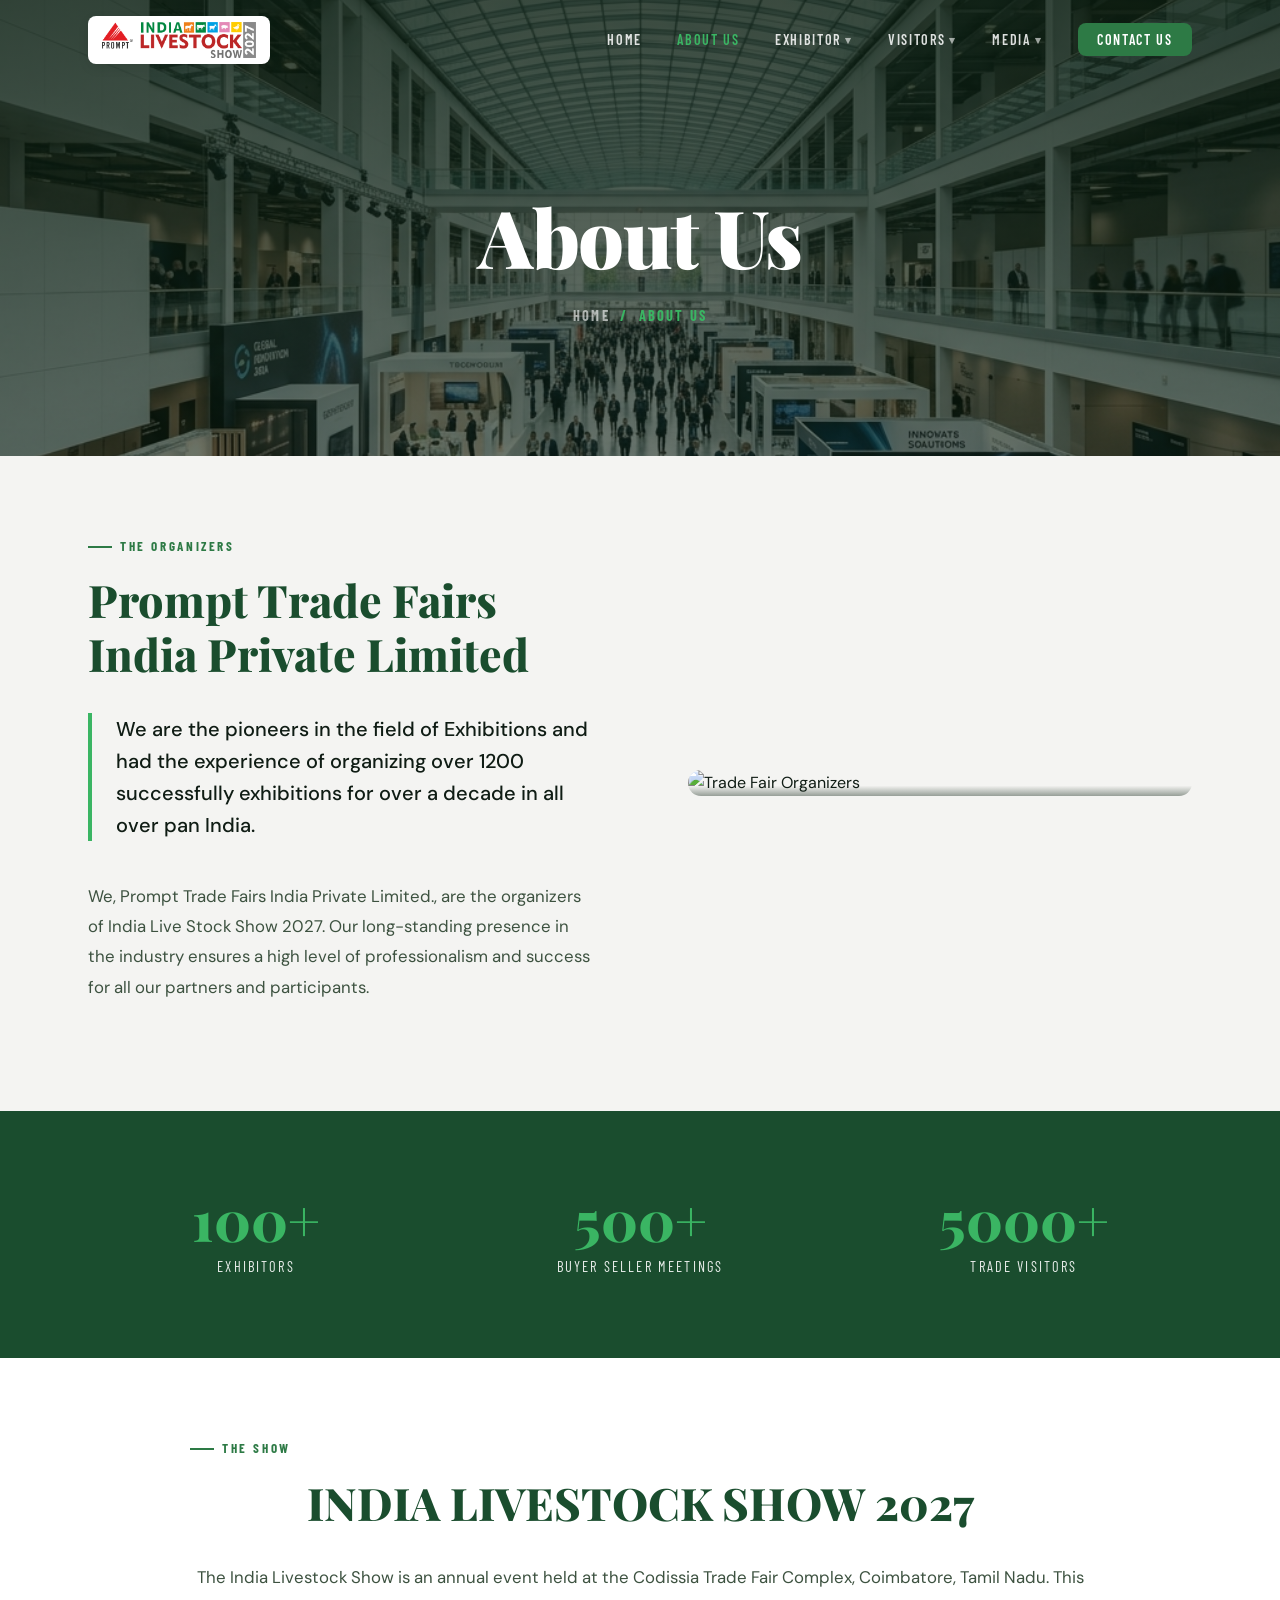
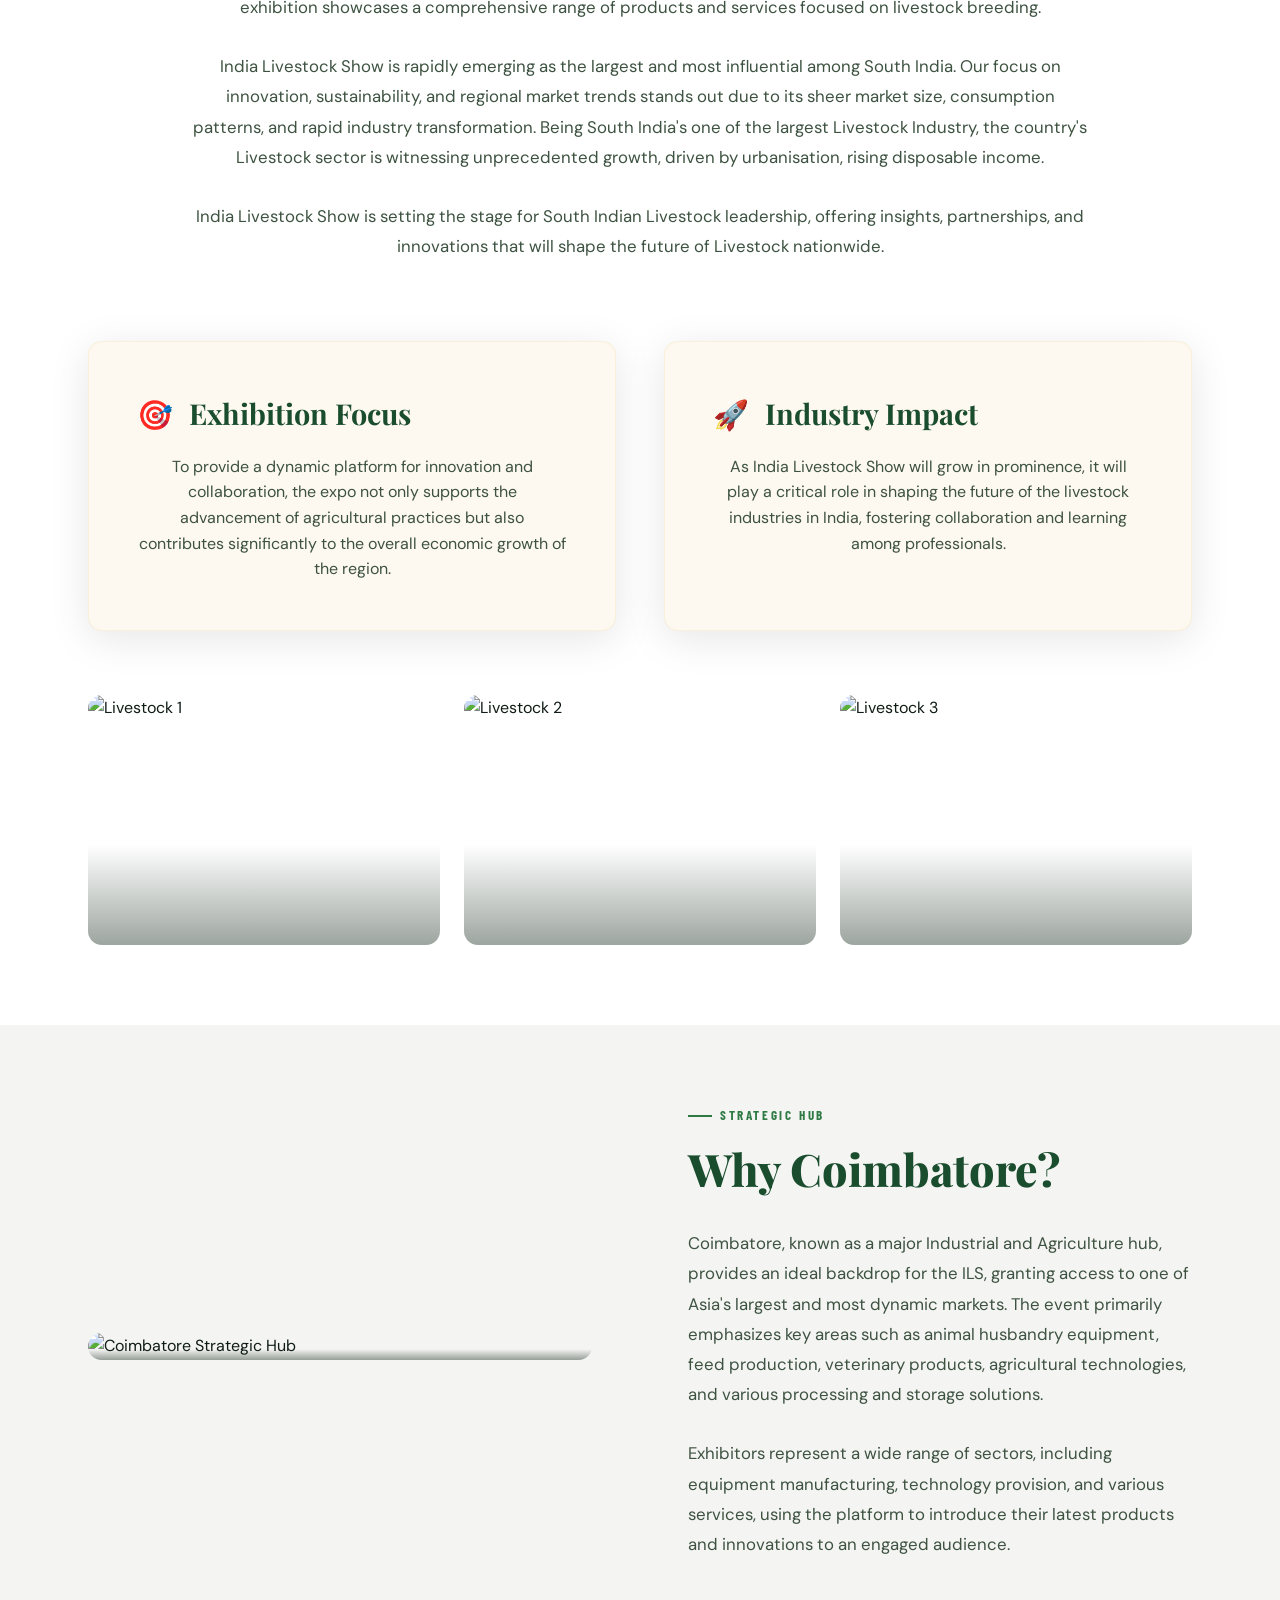
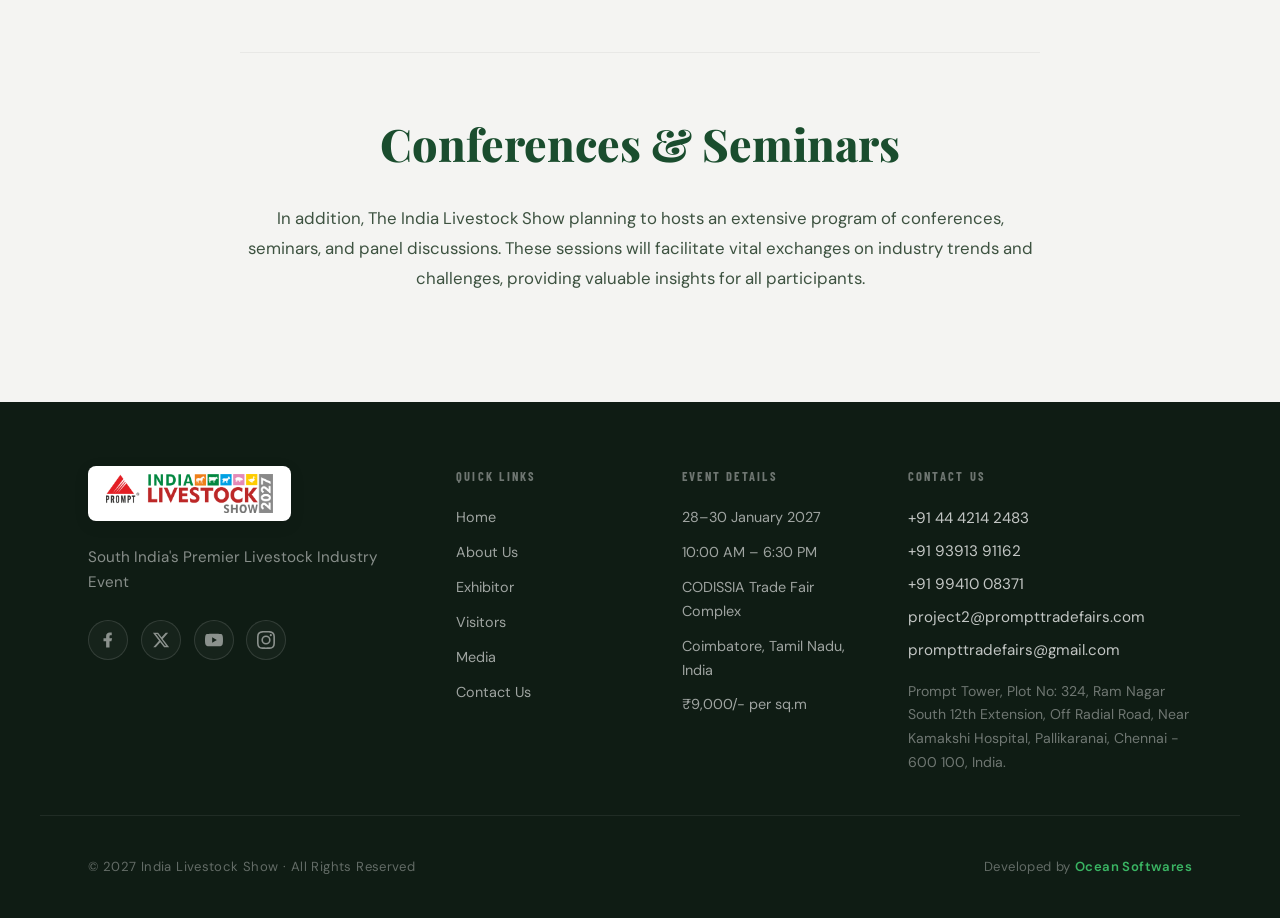
==== commit 880789d7: "UI changes" ====
--- a/about.html
+++ b/about.html
@@ -146,7 +146,7 @@
         <div class="about-flex">
           <div class="about-image-col">
             <div class="about-image-wrapper">
-              <img src="https://images.unsplash.com/photo-1588694062238-5134833ceb32?w=800&q=80" alt="Coimbatore Strategic Hub" style="width: 100%; display: block;" />
+              <img src="https://images.unsplash.com/photo-1540575861501-7cf05a4b125a?w=800&q=80" alt="Coimbatore Strategic Hub" style="width: 100%; display: block;" />
             </div>
           </div>
           <div class="about-text-content">
@@ -156,14 +156,8 @@
             <p class="about-page__text">Exhibitors represent a wide range of sectors, including equipment manufacturing, technology provision, and various services, using the platform to introduce their latest products and innovations to an engaged audience.</p>
           </div>
         </div>
-      </div>
-    </div>
-
-
-    <!-- 6. Conferences & Learning -->
-    <div class="about-section about-section--light">
-      <div class="about-container">
-        <div style="text-align: center; max-width: 800px; margin: 0 auto;">
+
+        <div style="text-align: center; max-width: 800px; margin: 4rem auto 0; padding-top: 4rem; border-top: 1px solid rgba(0,0,0,0.05);">
           <h2 class="about-page__heading">Conferences & Seminars</h2>
           <p class="about-page__text">In addition, The India Livestock Show planning to hosts an extensive program of conferences, seminars, and panel discussions. These sessions will facilitate vital exchanges on industry trends and challenges, providing valuable insights for all participants.</p>
         </div>
@@ -243,91 +237,7 @@
     </div>
   </footer>
 
-  <script>
-    /* India Livestock Show 2027 — Scroll & Interaction JS */
-    const nav = document.getElementById('nav');
-    window.addEventListener('scroll', () => {
-      if (window.scrollY > 60) {
-        nav.classList.add('scrolled');
-      } else {
-        nav.classList.remove('scrolled');
-      }
-    });
-
-    const burger = document.querySelector('.nav__burger');
-    const navLinks = document.querySelector('.nav__links');
-    if (burger && navLinks) {
-      burger.addEventListener('click', () => {
-        burger.classList.toggle('active');
-        navLinks.classList.toggle('mobile-open');
-        
-        if (navLinks.classList.contains('mobile-open')) {
-          navLinks.style.display = 'flex';
-          navLinks.style.flexDirection = 'column';
-          navLinks.style.position = 'absolute';
-          navLinks.style.top = '64px';
-          navLinks.style.left = '0';
-          navLinks.style.right = '0';
-          navLinks.style.background = 'rgba(10,30,16,0.98)';
-          navLinks.style.padding = '1.5rem 2rem';
-          navLinks.style.gap = '1.2rem';
-          navLinks.style.zIndex = '99';
-          navLinks.style.maxHeight = 'calc(100vh - 64px)';
-          navLinks.style.overflowY = 'auto';
-        } else {
-          navLinks.style.display = 'none';
-        }
-      });
-    }
-
-    document.querySelectorAll('.nav__item-link').forEach(link => {
-      link.addEventListener('click', (e) => {
-        if (window.innerWidth <= 768) {
-          e.preventDefault();
-          const parent = link.parentElement;
-          parent.classList.toggle('open');
-          const dropdown = parent.querySelector('.nav__dropdown');
-          if (dropdown) {
-            dropdown.style.display = parent.classList.contains('open') ? 'flex' : 'none';
-          }
-        }
-      });
-    });
-
-    function openModal(e) {
-      if (e) e.preventDefault();
-      document.getElementById('contactModal').classList.add('active');
-      document.body.style.overflow = 'hidden';
-    }
-
-    function closeModal() {
-      document.getElementById('contactModal').classList.remove('active');
-      document.body.style.overflow = '';
-    }
-
-    function submitForm(e) {
-      e.preventDefault();
-      let isValid = true;
-      const fields = ['name', 'mobile', 'email', 'company', 'message'];
-      fields.forEach(field => {
-        const input = document.getElementById(field);
-        const error = document.getElementById(field + 'Error');
-        if (!input.value.trim()) {
-          input.classList.add('error');
-          error.style.display = 'block';
-          isValid = false;
-        } else {
-          input.classList.remove('error');
-          error.style.display = 'none';
-        }
-      });
-      if (isValid) {
-        alert('Thank you for registering! We will get back to you soon.');
-        closeModal();
-        document.getElementById('enquiryForm').reset();
-      }
-    }
-  </script>
+  <script src="script.js"></script>
 
   <!-- ===== MODAL ===== -->
   <div class="modal" id="contactModal">
--- a/style.css
+++ b/style.css
@@ -200,13 +200,22 @@
       display: flex;
       align-items: center;
       justify-content: space-between;
-      height: 64px;
+      height: 80px;
     }
 
     .nav__logo-img {
-      height: 46px;
+      height: 48px;
       width: auto;
       object-fit: contain;
+      background: var(--white);
+      padding: 6px 14px;
+      border-radius: var(--radius-sm);
+      box-shadow: 0 4px 12px rgba(0, 0, 0, 0.08);
+      transition: transform 0.3s ease;
+    }
+
+    .nav__logo-img:hover {
+      transform: scale(1.03);
     }
 
     .nav__links {
@@ -269,7 +278,7 @@
       display: flex;
       align-items: center;
       overflow: hidden;
-      padding-top: 64px;
+      padding-top: 80px;
     }
 
     .hero__bg-grid {
@@ -504,7 +513,7 @@
     }
 
     section {
-      scroll-margin-top: 64px;
+      scroll-margin-top: 80px;
     }
 
     /* ===========================
@@ -1520,10 +1529,14 @@
     }
 
     .footer__logo {
-      height: 50px;
+      height: 55px;
       width: auto;
       object-fit: contain;
-      margin-bottom: 1rem;
+      margin-bottom: 1.5rem;
+      background: var(--white);
+      padding: 8px 18px;
+      border-radius: var(--radius-sm);
+      box-shadow: 0 4px 15px rgba(0, 0, 0, 0.1);
     }
 
     .footer__tagline {
@@ -1838,6 +1851,15 @@
       .footer__bottom {
         flex-direction: column;
         text-align: center;
+      }
+
+      .nav__inner {
+        height: 70px;
+      }
+
+      .nav__logo-img {
+        height: 40px;
+        padding: 4px 10px;
       }
     }
 
@@ -2512,6 +2534,109 @@
   border-left-color: var(--white);
 }
 
+.media-gallery__item video {
+  width: 100%;
+  height: 100%;
+  object-fit: cover;
+  transition: transform 0.5s ease;
+  cursor: pointer;
+}
+
+.media-gallery__item:hover video {
+  transform: scale(1.1);
+}
+
+.media-gallery__item.photo-item {
+  cursor: pointer;
+}
+
+/* === MEDIA MODALS === */
+.video-modal {
+  position: fixed;
+  top: 0;
+  left: 0;
+  width: 100%;
+  height: 100%;
+  z-index: 10000;
+  display: flex;
+  align-items: center;
+  justify-content: center;
+  opacity: 0;
+  visibility: hidden;
+  transition: all 0.4s ease;
+}
+
+.video-modal.active {
+  opacity: 1;
+  visibility: visible;
+}
+
+.video-modal__overlay {
+  position: absolute;
+  top: 0;
+  left: 0;
+  width: 100%;
+  height: 100%;
+  background: rgba(10, 30, 16, 0.95);
+  backdrop-filter: blur(8px);
+}
+
+.video-modal__content {
+  position: relative;
+  width: auto;
+  max-width: 90vw;
+  max-height: 90vh;
+  background: transparent;
+  border-radius: 12px;
+  overflow: hidden;
+  box-shadow: 0 25px 50px rgba(0,0,0,0.5);
+  display: flex;
+  align-items: center;
+  justify-content: center;
+  transform: scale(0.9);
+  transition: transform 0.4s cubic-bezier(0.175, 0.885, 0.32, 1.275);
+}
+
+.video-modal.active .video-modal__content {
+  transform: scale(1);
+}
+
+.video-modal__close {
+  position: fixed;
+  top: 30px;
+  right: 30px;
+  width: 50px;
+  height: 50px;
+  background: var(--white);
+  border: none;
+  border-radius: 50%;
+  font-size: 2rem;
+  line-height: 1;
+  color: var(--green-deep);
+  cursor: pointer;
+  z-index: 10001;
+  display: flex;
+  align-items: center;
+  justify-content: center;
+  transition: all 0.3s ease;
+  box-shadow: 0 5px 15px rgba(0,0,0,0.3);
+}
+
+.video-modal__close:hover {
+  background: var(--green-bright);
+  color: var(--white);
+  transform: rotate(90deg) scale(1.1);
+}
+
+#modalVideo, #modalPhoto {
+  max-width: 100%;
+  max-height: 90vh;
+  object-fit: contain;
+  display: block;
+  border-radius: 8px;
+  background: #000;
+}
+
 @media (max-width: 1024px) {
   .about-page__container {
     grid-template-columns: 1fr;
@@ -2659,3 +2784,52 @@
   color: var(--ink-soft);
   line-height: 1.6;
 }
+
+/* === SUCCESS POPUP === */
+.success-toast {
+  position: fixed;
+  top: 30px;
+  right: 30px;
+  background: var(--white);
+  padding: 1.5rem 2rem;
+  border-radius: var(--radius-md);
+  box-shadow: 0 15px 40px rgba(0,0,0,0.15);
+  display: flex;
+  align-items: center;
+  gap: 1.2rem;
+  z-index: 9999;
+  transform: translateX(120%);
+  transition: transform 0.5s cubic-bezier(0.175, 0.885, 0.32, 1.275);
+  border-left: 5px solid var(--green-mid);
+  max-width: 400px;
+}
+
+.success-toast.active {
+  transform: translateX(0);
+}
+
+.success-toast__icon {
+  width: 40px;
+  height: 40px;
+  background: var(--green-pale);
+  color: var(--green-deep);
+  display: flex;
+  align-items: center;
+  justify-content: center;
+  border-radius: 50%;
+  font-size: 1.2rem;
+  flex-shrink: 0;
+}
+
+.success-toast__content h5 {
+  margin: 0;
+  color: var(--ink);
+  font-family: var(--font-display);
+  font-size: 1.1rem;
+}
+
+.success-toast__content p {
+  margin: 0.2rem 0 0;
+  color: var(--ink-soft);
+  font-size: 0.9rem;
+}
